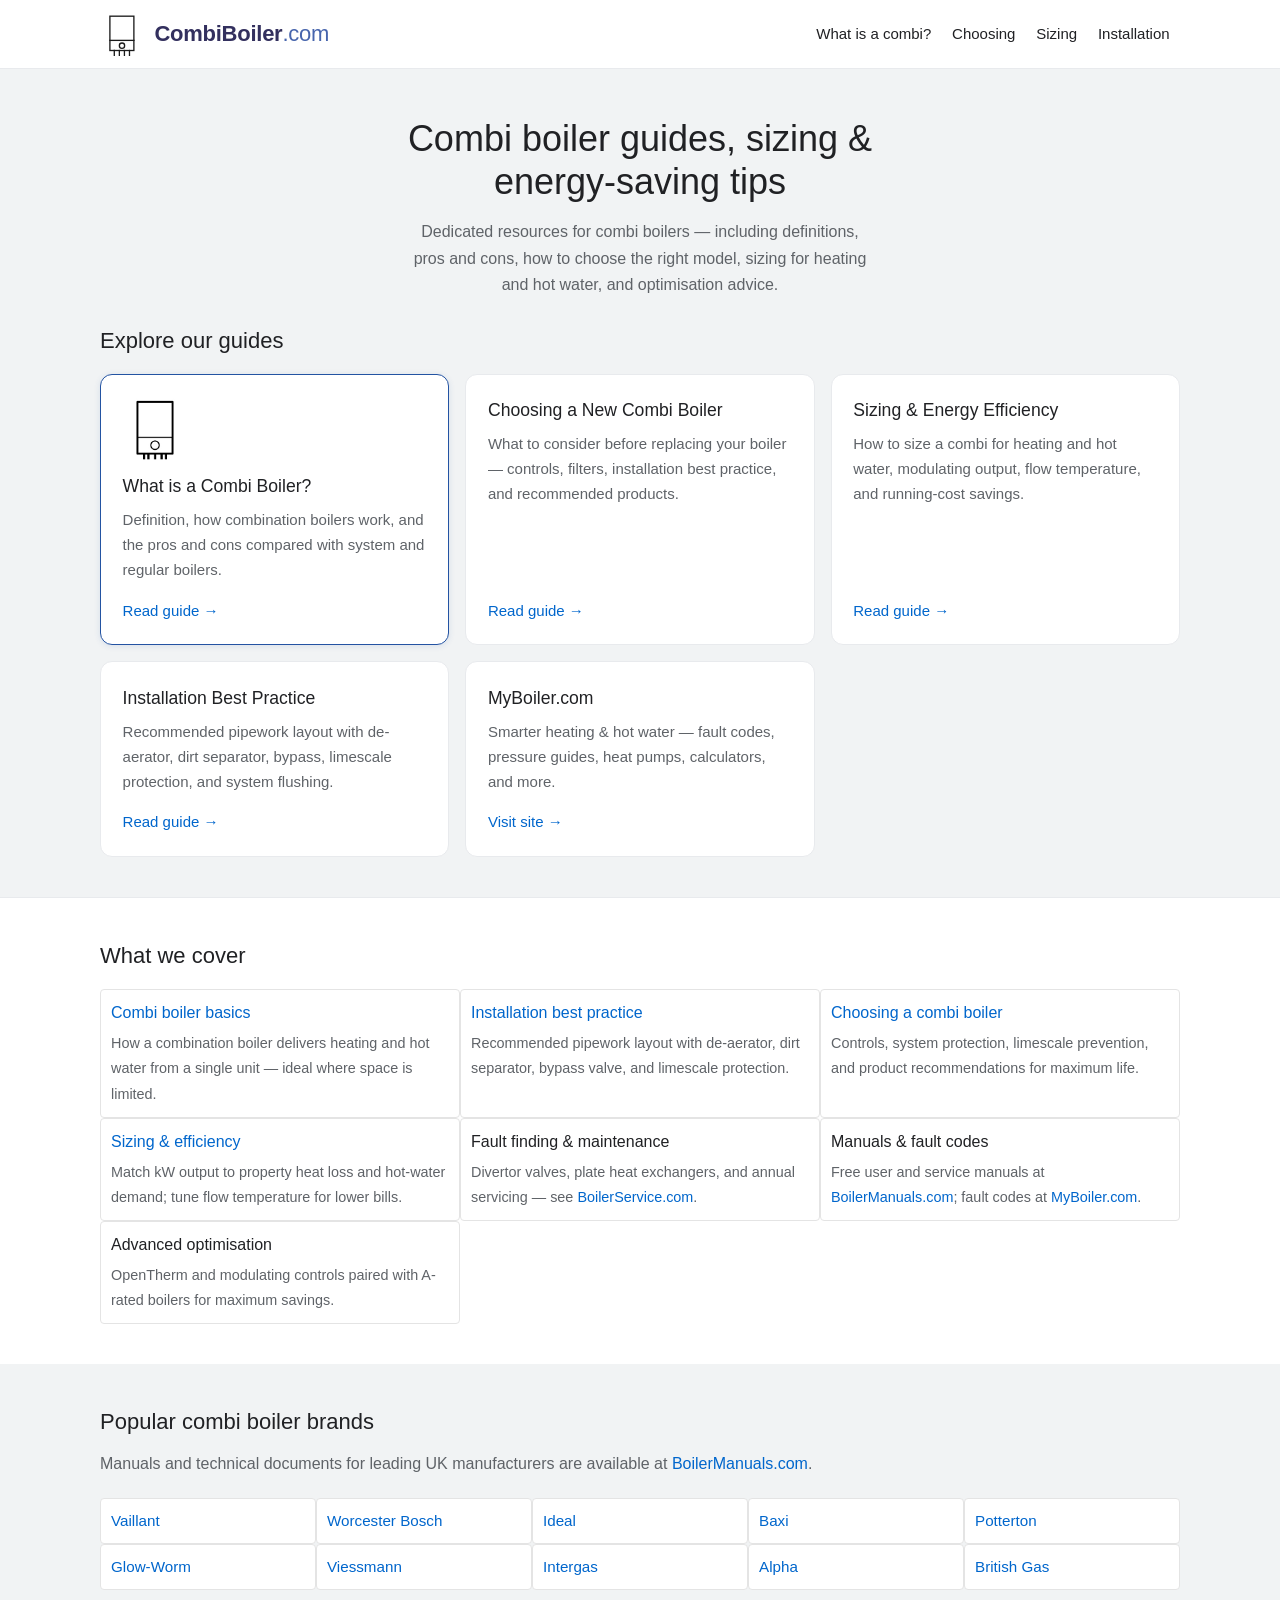
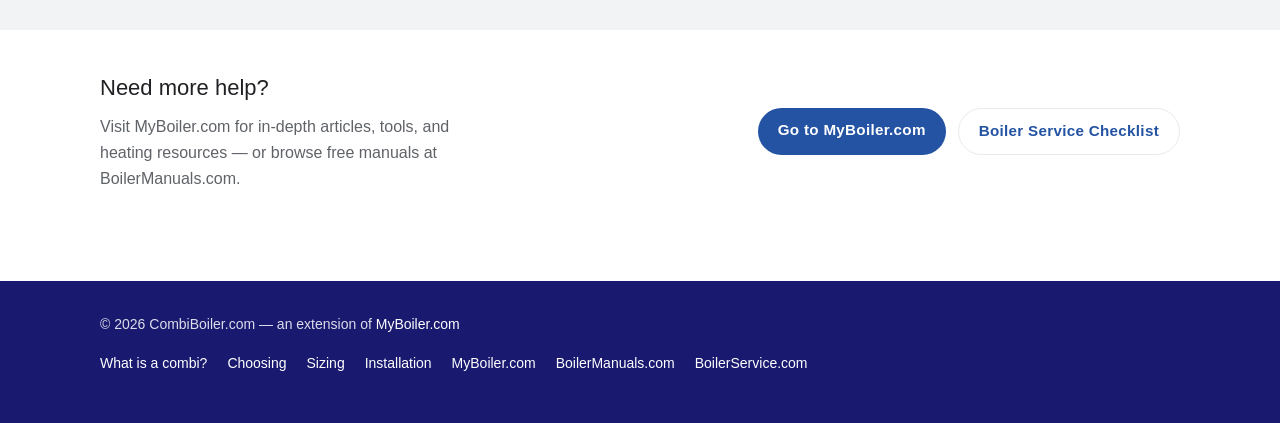
==== index.html @ 56795f64 "add combiboiler installation best practice page" ====
<!DOCTYPE html>
<html lang="en-GB">
<head>
  <meta charset="UTF-8">
  <meta name="viewport" content="width=device-width, initial-scale=1.0">
  <meta name="description" content="CombiBoiler.com — practical guides and resources for combination boilers: what they are, how to choose one, sizing, energy efficiency, and maintenance.">
  <title>CombiBoiler.com — Combi Boiler Guides &amp; Resources</title>
  <link rel="stylesheet" href="styles.css">
  <link rel="icon" href="favicon.png" type="image/png" sizes="32x32">
  <link rel="icon" href="favicon-48.png" type="image/png" sizes="48x48">
  <link rel="apple-touch-icon" href="apple-touch-icon.png" sizes="180x180">
</head>
<body>
  <header class="site-header">
    <nav class="navbar" aria-label="Main">
      <a href="index.html" class="navbar-brand">
        <img src="img/combiboiler.svg" class="logo-mark navbar-logo" width="44" height="44" alt="">
        <span class="navbar-title">CombiBoiler<span class="logo-tld">.com</span></span>
      </a>
      <div class="navbar-actions">
        <button class="navbar-toggle" type="button" onclick="toggleMenu()" aria-label="Open menu" aria-expanded="false" aria-controls="navbar-menu">
          <span class="navbar-toggle-icon" aria-hidden="true"><span class="navbar-toggle-bar"></span></span>
        </button>
        <ul id="navbar-menu" class="navbar-menu">
          <li><a href="what-is-a-combi-boiler.html">What is a combi?</a></li>
          <li><a href="choosing-a-combi-boiler.html">Choosing</a></li>
          <li><a href="sizing-and-efficiency.html">Sizing</a></li>
          <li><a href="combi-boiler-installation-best-practice.html">Installation</a></li>
        </ul>
      </div>
    </nav>
  </header>

  <main>
    <section class="hero">
      <div class="container">
        <h1>Combi boiler guides, sizing &amp; energy-saving tips</h1>
        <p class="lead">
          Dedicated resources for combi boilers — including definitions, pros and cons,
          how to choose the right model, sizing for heating and hot water, and optimisation advice.
        </p>
      </div>
    </section>

    <section class="resources" aria-labelledby="resources-heading">
      <div class="container">
        <h2 id="resources-heading">Explore our guides</h2>
        <div class="card-grid">
          <a class="card card-featured" href="what-is-a-combi-boiler.html">
            <img src="img/combiboiler.jpg" alt="" class="card-icon" width="64" height="64">
            <h3>What is a Combi Boiler?</h3>
            <p>Definition, how combination boilers work, and the pros and cons compared with system and regular boilers.</p>
            <span class="card-link">Read guide &rarr;</span>
          </a>
          <a class="card" href="choosing-a-combi-boiler.html">
            <h3>Choosing a New Combi Boiler</h3>
            <p>What to consider before replacing your boiler — controls, filters, installation best practice, and recommended products.</p>
            <span class="card-link">Read guide &rarr;</span>
          </a>
          <a class="card" href="sizing-and-efficiency.html">
            <h3>Sizing &amp; Energy Efficiency</h3>
            <p>How to size a combi for heating and hot water, modulating output, flow temperature, and running-cost savings.</p>
            <span class="card-link">Read guide &rarr;</span>
          </a>
          <a class="card" href="combi-boiler-installation-best-practice.html">
            <h3>Installation Best Practice</h3>
            <p>Recommended pipework layout with de-aerator, dirt separator, bypass, limescale protection, and system flushing.</p>
            <span class="card-link">Read guide &rarr;</span>
          </a>
          <a class="card" href="https://myboiler.com" rel="noopener">
            <h3>MyBoiler.com</h3>
            <p>Smarter heating &amp; hot water — fault codes, pressure guides, heat pumps, calculators, and more.</p>
            <span class="card-link">Visit site &rarr;</span>
          </a>
        </div>
      </div>
    </section>

    <section class="topics" aria-labelledby="topics-heading">
      <div class="container">
        <h2 id="topics-heading">What we cover</h2>
        <ul class="topic-list">
          <li>
            <strong><a href="what-is-a-combi-boiler.html">Combi boiler basics</a></strong>
            <span>How a combination boiler delivers heating and hot water from a single unit — ideal where space is limited.</span>
          </li>
          <li>
            <strong><a href="combi-boiler-installation-best-practice.html">Installation best practice</a></strong>
            <span>Recommended pipework layout with de-aerator, dirt separator, bypass valve, and limescale protection.</span>
          </li>
          <li>
            <strong><a href="choosing-a-combi-boiler.html">Choosing a combi boiler</a></strong>
            <span>Controls, system protection, limescale prevention, and product recommendations for maximum life.</span>
          </li>
          <li>
            <strong><a href="sizing-and-efficiency.html">Sizing &amp; efficiency</a></strong>
            <span>Match kW output to property heat loss and hot-water demand; tune flow temperature for lower bills.</span>
          </li>
          <li>
            <strong>Fault finding &amp; maintenance</strong>
            <span>Divertor valves, plate heat exchangers, and annual servicing — see <a href="https://boilerservice.com">BoilerService.com</a>.</span>
          </li>
          <li>
            <strong>Manuals &amp; fault codes</strong>
            <span>Free user and service manuals at <a href="https://boilermanuals.com">BoilerManuals.com</a>; fault codes at <a href="https://myboiler.com">MyBoiler.com</a>.</span>
          </li>
          <li>
            <strong>Advanced optimisation</strong>
            <span>OpenTherm and modulating controls paired with A-rated boilers for maximum savings.</span>
          </li>
        </ul>
      </div>
    </section>

    <section class="brands" aria-labelledby="brands-heading">
      <div class="container">
        <h2 id="brands-heading">Popular combi boiler brands</h2>
        <p class="section-intro">Manuals and technical documents for leading UK manufacturers are available at <a href="https://boilermanuals.com">BoilerManuals.com</a>.</p>
        <div class="brand-grid">
          <a href="https://boilermanuals.com" rel="noopener">Vaillant</a>
          <a href="https://boilermanuals.com" rel="noopener">Worcester Bosch</a>
          <a href="https://boilermanuals.com" rel="noopener">Ideal</a>
          <a href="https://boilermanuals.com" rel="noopener">Baxi</a>
          <a href="https://boilermanuals.com" rel="noopener">Potterton</a>
          <a href="https://boilermanuals.com" rel="noopener">Glow-Worm</a>
          <a href="https://boilermanuals.com" rel="noopener">Viessmann</a>
          <a href="https://boilermanuals.com" rel="noopener">Intergas</a>
          <a href="https://boilermanuals.com" rel="noopener">Alpha</a>
          <a href="https://boilermanuals.com" rel="noopener">British Gas</a>
        </div>
      </div>
    </section>

    <section class="cta">
      <div class="container cta-inner">
        <div>
          <h2>Need more help?</h2>
          <p>Visit MyBoiler.com for in-depth articles, tools, and heating resources — or browse free manuals at BoilerManuals.com.</p>
        </div>
        <div class="cta-actions">
          <a class="btn btn-primary" href="https://myboiler.com" rel="noopener">Go to MyBoiler.com</a>
          <a class="btn btn-secondary" href="https://boilerservice.com" rel="noopener">Boiler Service Checklist</a>
        </div>
      </div>
    </section>
  </main>

  <footer class="site-footer">
    <div class="container footer-inner">
      <p>&copy; <span id="year"></span> CombiBoiler.com — an extension of <a href="https://myboiler.com" rel="noopener">MyBoiler.com</a></p>
      <nav aria-label="Footer">
        <a href="what-is-a-combi-boiler.html">What is a combi?</a>
        <a href="choosing-a-combi-boiler.html">Choosing</a>
        <a href="sizing-and-efficiency.html">Sizing</a>
        <a href="combi-boiler-installation-best-practice.html">Installation</a>
        <a href="https://myboiler.com" rel="noopener">MyBoiler.com</a>
        <a href="https://boilermanuals.com" rel="noopener">BoilerManuals.com</a>
        <a href="https://boilerservice.com" rel="noopener">BoilerService.com</a>
      </nav>
    </div>
  </footer>

  <script src="js/navbar.js"></script>
  <script>
    document.getElementById('year').textContent = new Date().getFullYear();
  </script>
</body>
</html>
---- styles.css ----
*,
*::before,
*::after {
  box-sizing: border-box;
}

:root {
  --bg: #ffffff;
  --surface: #ffffff;
  --text: #202124;
  --text-muted: #5f6368;
  --border: #e8eaed;
  --border-list: #e4e4e4;
  --link: #0066cc;
  --accent: #2353a2;
  --accent-dark: #1f3f8d;
  --footer-bg: #191970;
  --logo-dark: #33305e;
  --logo-muted: #4765ad;
  --shadow: 0 1px 6px rgba(32, 33, 36, 0.08);
  --radius: 8px;
  --max-width: 1080px;
  --font: Arial, sans-serif;
}

html {
  scroll-behavior: smooth;
}

body {
  margin: 0;
  font-family: var(--font);
  font-size: 1rem;
  line-height: 1.6;
  color: var(--text);
  background: var(--bg);
}

a {
  color: var(--link);
  text-decoration: none;
}

a:hover {
  text-decoration: underline;
}

.container {
  width: min(100% - 2rem, var(--max-width));
  margin-inline: auto;
}

.site-header {
  background: var(--surface);
  border-bottom: 1px solid var(--border);
  position: sticky;
  top: 0;
  z-index: 1000;
}

.navbar {
  display: flex;
  align-items: center;
  gap: 1rem;
  width: min(100% - 2rem, var(--max-width));
  margin-inline: auto;
  padding: 0.75rem 0;
  position: relative;
}

.navbar-brand {
  display: inline-flex;
  align-items: center;
  gap: 0.65rem;
  min-width: 0;
  flex: 0 1 auto;
  text-decoration: none;
  color: var(--logo-dark);
  font-weight: 600;
  font-size: 1.375rem;
  letter-spacing: -0.25px;
}

.navbar-brand:hover {
  text-decoration: none;
  color: var(--logo-dark);
}

.logo-mark,
.navbar-logo {
  display: block;
  width: 2.75rem;
  height: 2.75rem;
  flex-shrink: 0;
  object-fit: contain;
}

.logo-tld {
  font-weight: 400;
  color: var(--logo-muted);
}

.navbar-title {
  white-space: nowrap;
  overflow: hidden;
  text-overflow: ellipsis;
}

.navbar-actions {
  display: flex;
  align-items: center;
  flex-shrink: 0;
  margin-left: auto;
}

.navbar-toggle {
  display: none;
  align-items: center;
  justify-content: center;
  width: 2.75rem;
  height: 2.75rem;
  padding: 0;
  border: none;
  background: none;
  color: var(--text);
  cursor: pointer;
}

.navbar-toggle-icon {
  position: relative;
  display: block;
  width: 1.25rem;
  height: 1rem;
}

.navbar-toggle-icon::before,
.navbar-toggle-icon::after,
.navbar-toggle-bar {
  position: absolute;
  left: 0;
  width: 100%;
  height: 2px;
  background: currentColor;
  border-radius: 1px;
  transition: transform 0.2s ease, top 0.2s ease, opacity 0.2s ease;
}

.navbar-toggle-bar {
  top: 50%;
  transform: translateY(-50%);
}

.navbar-toggle-icon::before {
  content: "";
  top: 0;
}

.navbar-toggle-icon::after {
  content: "";
  bottom: 0;
}

.navbar-toggle.is-open .navbar-toggle-bar {
  opacity: 0;
}

.navbar-toggle.is-open .navbar-toggle-icon::before {
  top: 50%;
  transform: translateY(-50%) rotate(45deg);
}

.navbar-toggle.is-open .navbar-toggle-icon::after {
  bottom: auto;
  top: 50%;
  transform: translateY(-50%) rotate(-45deg);
}

.navbar-menu {
  display: flex;
  align-items: center;
  list-style: none;
  margin: 0;
  padding: 0;
}

.navbar-menu li {
  display: flex;
  align-items: center;
  margin: 0 0.65rem;
}

.navbar-menu a {
  display: inline-flex;
  align-items: center;
  min-height: 2.75rem;
  color: var(--text);
  text-decoration: none;
  font-size: 0.9375rem;
  font-weight: 500;
  line-height: 1.2;
}

.navbar-menu a:hover,
.navbar-menu a[aria-current="page"] {
  text-decoration: underline;
  font-weight: 600;
}

@media screen and (max-width: 768px) {
  .navbar {
    padding: 0.65rem 0;
  }

  .navbar-brand {
    gap: 0.65rem;
    max-width: calc(100% - 3.5rem);
  }

  .navbar-title,
  .navbar-brand {
    font-size: 1.125rem;
  }

  .navbar-toggle {
    display: inline-flex;
  }

  .navbar-menu {
    display: none;
    flex-direction: column;
    position: absolute;
    top: 100%;
    left: 0;
    right: 0;
    width: 100%;
    margin: 0;
    background: var(--surface);
    padding: 1rem 1.25rem 1.25rem;
    border-bottom: 1px solid var(--border);
    box-shadow: 0 8px 20px rgba(32, 33, 36, 0.08);
  }

  .navbar-menu.active {
    display: flex;
  }

  .navbar-menu li {
    margin: 0.65rem 0;
    width: 100%;
    justify-content: center;
  }

  .navbar-menu a {
    justify-content: center;
    width: 100%;
    min-height: 2.75rem;
  }
}

.hero {
  padding: 3rem 0 1.5rem;
  background: #f1f3f4;
  text-align: center;
}

.hero .container {
  max-width: 40rem;
}

.hero h1 {
  margin: 0 auto 1rem;
  font-size: clamp(1.75rem, 4vw, 2.25rem);
  font-weight: 400;
  line-height: 1.2;
  color: var(--text);
  max-width: 28ch;
}

.lead {
  margin: 0 auto;
  font-size: 1rem;
  color: var(--text-muted);
  max-width: 52ch;
  line-height: 1.65;
}

section {
  padding-block: 2.5rem;
}

h2 {
  margin: 0 0 1rem;
  font-size: 1.375rem;
  font-weight: 400;
  color: var(--text);
}

.section-intro {
  margin: -0.25rem 0 1.25rem;
  color: var(--text-muted);
  line-height: 1.65;
}

.resources {
  background: #f1f3f4;
  padding-top: 0;
  border-bottom: 1px solid var(--border);
}

.card-grid {
  display: grid;
  grid-template-columns: repeat(auto-fit, minmax(260px, 1fr));
  gap: 1rem;
}

.card {
  display: flex;
  flex-direction: column;
  padding: 1.35rem;
  background: var(--surface);
  border: 1px solid var(--border);
  border-radius: 12px;
  text-decoration: none;
  color: inherit;
  transition: box-shadow 0.15s, border-color 0.15s;
}

.card:hover {
  border-color: #dfe1e5;
  box-shadow: var(--shadow);
  text-decoration: none;
}

.card h3 {
  margin: 0 0 0.5rem;
  font-size: 1.1rem;
  font-weight: 500;
  color: var(--text);
}

.card p {
  margin: 0;
  flex: 1;
  color: var(--text-muted);
  font-size: 0.9375rem;
  line-height: 1.65;
}

.card-link {
  margin-top: 1rem;
  font-weight: 500;
  font-size: 0.9375rem;
  color: var(--link);
}

.card:hover .card-link {
  text-decoration: underline;
}

.card-featured {
  border-color: var(--accent);
  box-shadow: 0 1px 6px rgba(35, 83, 162, 0.12);
}

.card-icon {
  width: 64px;
  height: 64px;
  border-radius: 8px;
  object-fit: cover;
  margin-bottom: 0.75rem;
}

.topics {
  background: var(--bg);
}

.topic-list {
  list-style: none;
  margin: 0;
  padding: 0;
  display: grid;
  grid-template-columns: repeat(auto-fit, minmax(280px, 1fr));
  gap: 0;
}

.topic-list li {
  padding: 10px;
  background: var(--surface);
  border: 1px solid var(--border-list);
  border-radius: 4px;
}

.topic-list strong {
  display: block;
  margin-bottom: 0.25rem;
  color: var(--text);
  font-weight: 500;
}

.topic-list strong a {
  color: var(--link);
  text-decoration: none;
}

.topic-list strong a:hover {
  text-decoration: underline;
}

.topic-list span {
  font-size: 0.9rem;
  color: var(--text-muted);
  line-height: 1.65;
}

.brands {
  background: #f1f3f4;
}

.brand-grid {
  display: flex;
  flex-wrap: wrap;
  gap: 0;
}

.brand-grid a {
  padding: 10px;
  background: var(--surface);
  border: 1px solid var(--border-list);
  border-radius: 4px;
  text-decoration: none;
  font-size: 0.95rem;
  color: var(--link);
  min-width: calc(20% - 1px);
  flex: 1 1 140px;
  transition: background 0.15s;
}

.brand-grid a:hover {
  background: #f8f9fa;
  text-decoration: underline;
}

.cta {
  padding-bottom: 3.5rem;
}

.cta-inner {
  display: flex;
  flex-wrap: wrap;
  align-items: center;
  justify-content: space-between;
  gap: 1.5rem;
}

.cta-inner h2 {
  margin-bottom: 0.5rem;
  font-weight: 500;
}

.cta-inner p {
  margin: 0;
  color: var(--text-muted);
  max-width: 42ch;
  line-height: 1.65;
}

.cta-actions {
  display: flex;
  flex-wrap: wrap;
  gap: 0.75rem;
}

.btn {
  display: inline-block;
  padding: 0.65rem 1.25rem;
  border-radius: 999px;
  font-weight: 700;
  font-size: 0.95rem;
  text-decoration: none;
  transition: background 0.15s, color 0.15s;
  letter-spacing: 0.3px;
}

.btn-primary {
  background: var(--accent);
  color: #fff;
}

.btn-primary:hover {
  background: var(--accent-dark);
  color: #fff;
  text-decoration: none;
}

.btn-secondary {
  background: transparent;
  color: var(--accent);
  border: 1px solid var(--border);
}

.btn-secondary:hover {
  border-color: var(--accent);
  color: var(--accent-dark);
  text-decoration: none;
}

.page-hero {
  padding: 2.5rem 0 1rem;
}

.page-hero h1 {
  margin: 0.75rem 0 0;
  font-size: clamp(1.6rem, 3vw, 1.75rem);
  font-weight: 400;
  color: var(--text);
}

.back-link {
  font-size: 0.9rem;
  color: var(--link);
}

.page-content {
  padding-bottom: 3.5rem;
}

.prose {
  max-width: 62ch;
}

.prose p,
.prose ul,
.prose ol {
  color: var(--text-muted);
  line-height: 1.65;
}

.prose h2 {
  margin-top: 2rem;
  color: var(--text);
  font-weight: 400;
}

.prose h3 {
  margin-top: 1.5rem;
  font-size: 1.1rem;
  font-weight: 500;
  color: var(--text);
}

.prose ul,
.prose ol {
  padding-left: 1.25rem;
}

.prose li {
  margin-bottom: 0.4rem;
}

.prose a {
  color: var(--link);
}

.prose-wide {
  max-width: 48rem;
}

.page-intro {
  margin: 0.75rem 0 0;
  color: var(--text-muted);
  line-height: 1.65;
  max-width: 48rem;
}

.prose img {
  max-width: 100%;
  height: auto;
  border-radius: var(--radius);
  margin: 1rem 0;
}

.prose figcaption {
  margin: -0.5rem 0 1.5rem;
  font-size: 0.9rem;
  color: var(--text-muted);
  text-align: center;
}

.disclaimer {
  margin-top: 2rem;
  padding: 1rem 1.15rem;
  border-left: 3px solid var(--accent);
  background: #f8f9fa;
  font-size: 0.9rem;
  font-style: italic;
  color: var(--text-muted);
}

.site-footer {
  margin-top: 2rem;
  padding: 2rem 0 3rem;
  background: var(--footer-bg);
  font-size: 0.875rem;
  color: rgba(255, 255, 255, 0.85);
  line-height: 1.65;
}

.footer-inner {
  display: flex;
  flex-wrap: wrap;
  align-items: center;
  justify-content: space-between;
  gap: 1rem;
}

.footer-inner p {
  margin: 0;
}

.site-footer a {
  color: #fff;
}

.site-footer nav {
  display: flex;
  flex-wrap: wrap;
  gap: 1.25rem;
}

.site-footer nav a {
  color: #fff;
  text-decoration: none;
}

.site-footer nav a:hover {
  text-decoration: underline;
}

@media screen and (max-width: 768px) {
  .brand-grid a {
    min-width: calc(50% - 1px);
    flex: 1 1 45%;
  }

  .topic-list li + li {
    margin-top: -1px;
  }
}
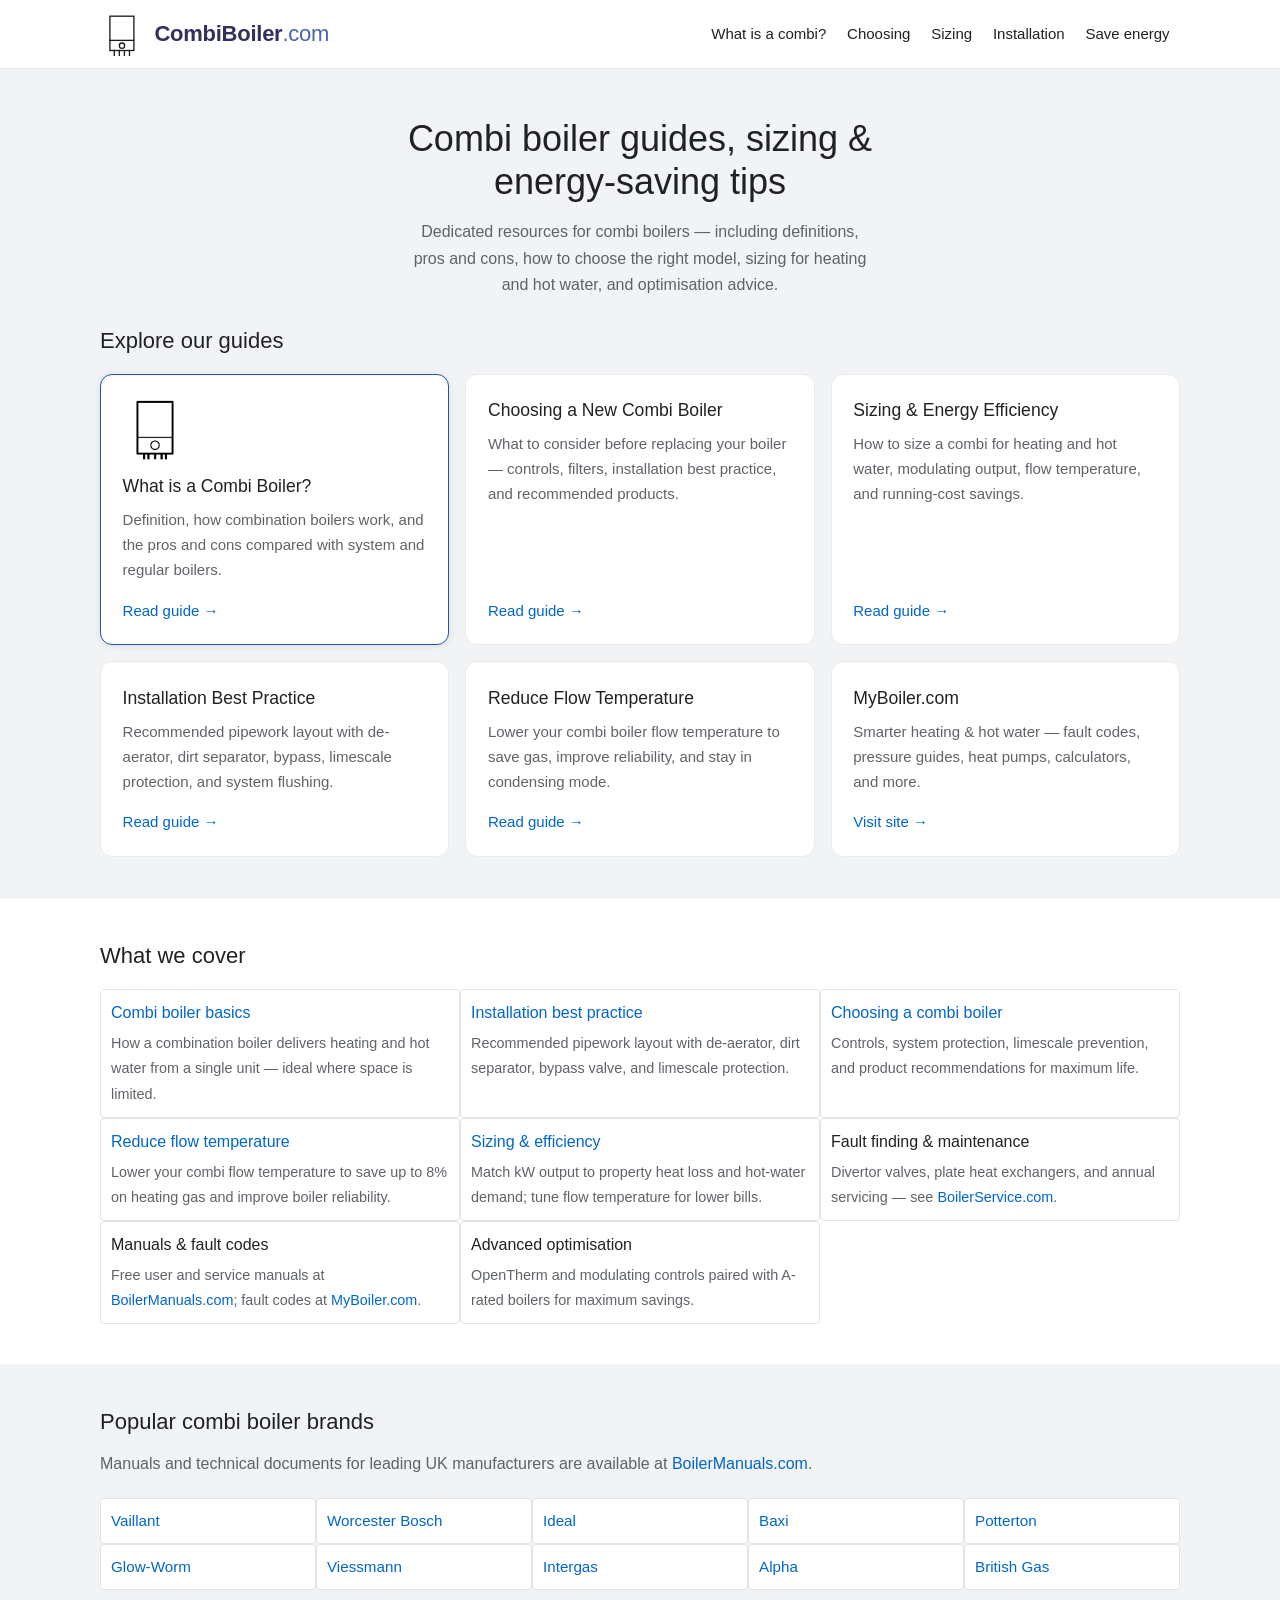
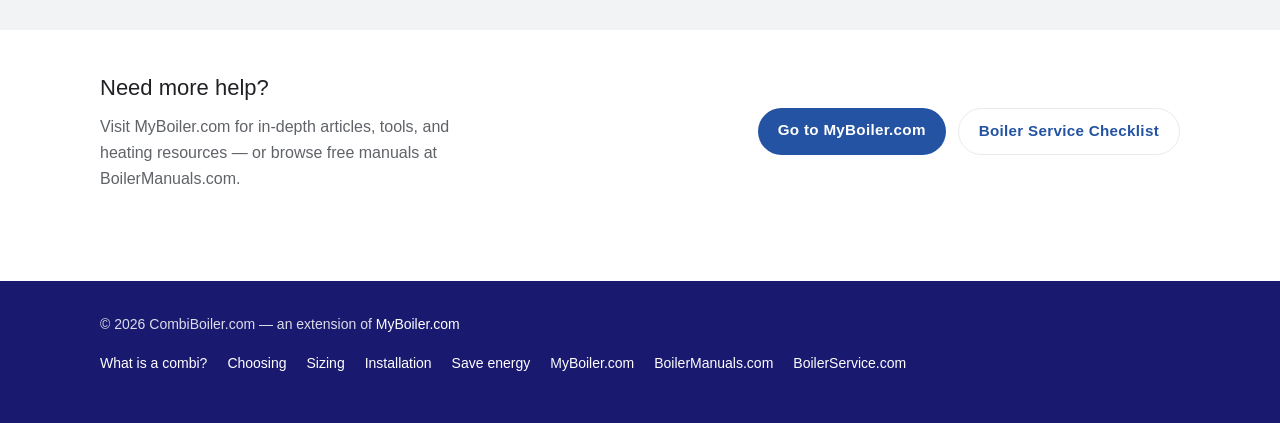
==== commit cced6eff: "add page for reduce combi boiler flow temperature" ====
--- a/index.html
+++ b/index.html
@@ -26,6 +26,7 @@
           <li><a href="choosing-a-combi-boiler.html">Choosing</a></li>
           <li><a href="sizing-and-efficiency.html">Sizing</a></li>
           <li><a href="combi-boiler-installation-best-practice.html">Installation</a></li>
+          <li><a href="reduce-combi-flow-temperature.html">Save energy</a></li>
         </ul>
       </div>
     </nav>
@@ -67,6 +68,11 @@
             <p>Recommended pipework layout with de-aerator, dirt separator, bypass, limescale protection, and system flushing.</p>
             <span class="card-link">Read guide &rarr;</span>
           </a>
+          <a class="card" href="reduce-combi-flow-temperature.html">
+            <h3>Reduce Flow Temperature</h3>
+            <p>Lower your combi boiler flow temperature to save gas, improve reliability, and stay in condensing mode.</p>
+            <span class="card-link">Read guide &rarr;</span>
+          </a>
           <a class="card" href="https://myboiler.com" rel="noopener">
             <h3>MyBoiler.com</h3>
             <p>Smarter heating &amp; hot water — fault codes, pressure guides, heat pumps, calculators, and more.</p>
@@ -91,6 +97,10 @@
           <li>
             <strong><a href="choosing-a-combi-boiler.html">Choosing a combi boiler</a></strong>
             <span>Controls, system protection, limescale prevention, and product recommendations for maximum life.</span>
+          </li>
+          <li>
+            <strong><a href="reduce-combi-flow-temperature.html">Reduce flow temperature</a></strong>
+            <span>Lower your combi flow temperature to save up to 8% on heating gas and improve boiler reliability.</span>
           </li>
           <li>
             <strong><a href="sizing-and-efficiency.html">Sizing &amp; efficiency</a></strong>
@@ -153,6 +163,7 @@
         <a href="choosing-a-combi-boiler.html">Choosing</a>
         <a href="sizing-and-efficiency.html">Sizing</a>
         <a href="combi-boiler-installation-best-practice.html">Installation</a>
+        <a href="reduce-combi-flow-temperature.html">Save energy</a>
         <a href="https://myboiler.com" rel="noopener">MyBoiler.com</a>
         <a href="https://boilermanuals.com" rel="noopener">BoilerManuals.com</a>
         <a href="https://boilerservice.com" rel="noopener">BoilerService.com</a>
--- a/styles.css
+++ b/styles.css
@@ -586,6 +586,24 @@
   text-align: center;
 }
 
+.video-embed {
+  position: relative;
+  width: 100%;
+  padding-bottom: 56.25%;
+  margin: 1.25rem 0 1.5rem;
+  border-radius: var(--radius);
+  overflow: hidden;
+  background: #000;
+}
+
+.video-embed iframe {
+  position: absolute;
+  inset: 0;
+  width: 100%;
+  height: 100%;
+  border: 0;
+}
+
 .disclaimer {
   margin-top: 2rem;
   padding: 1rem 1.15rem;
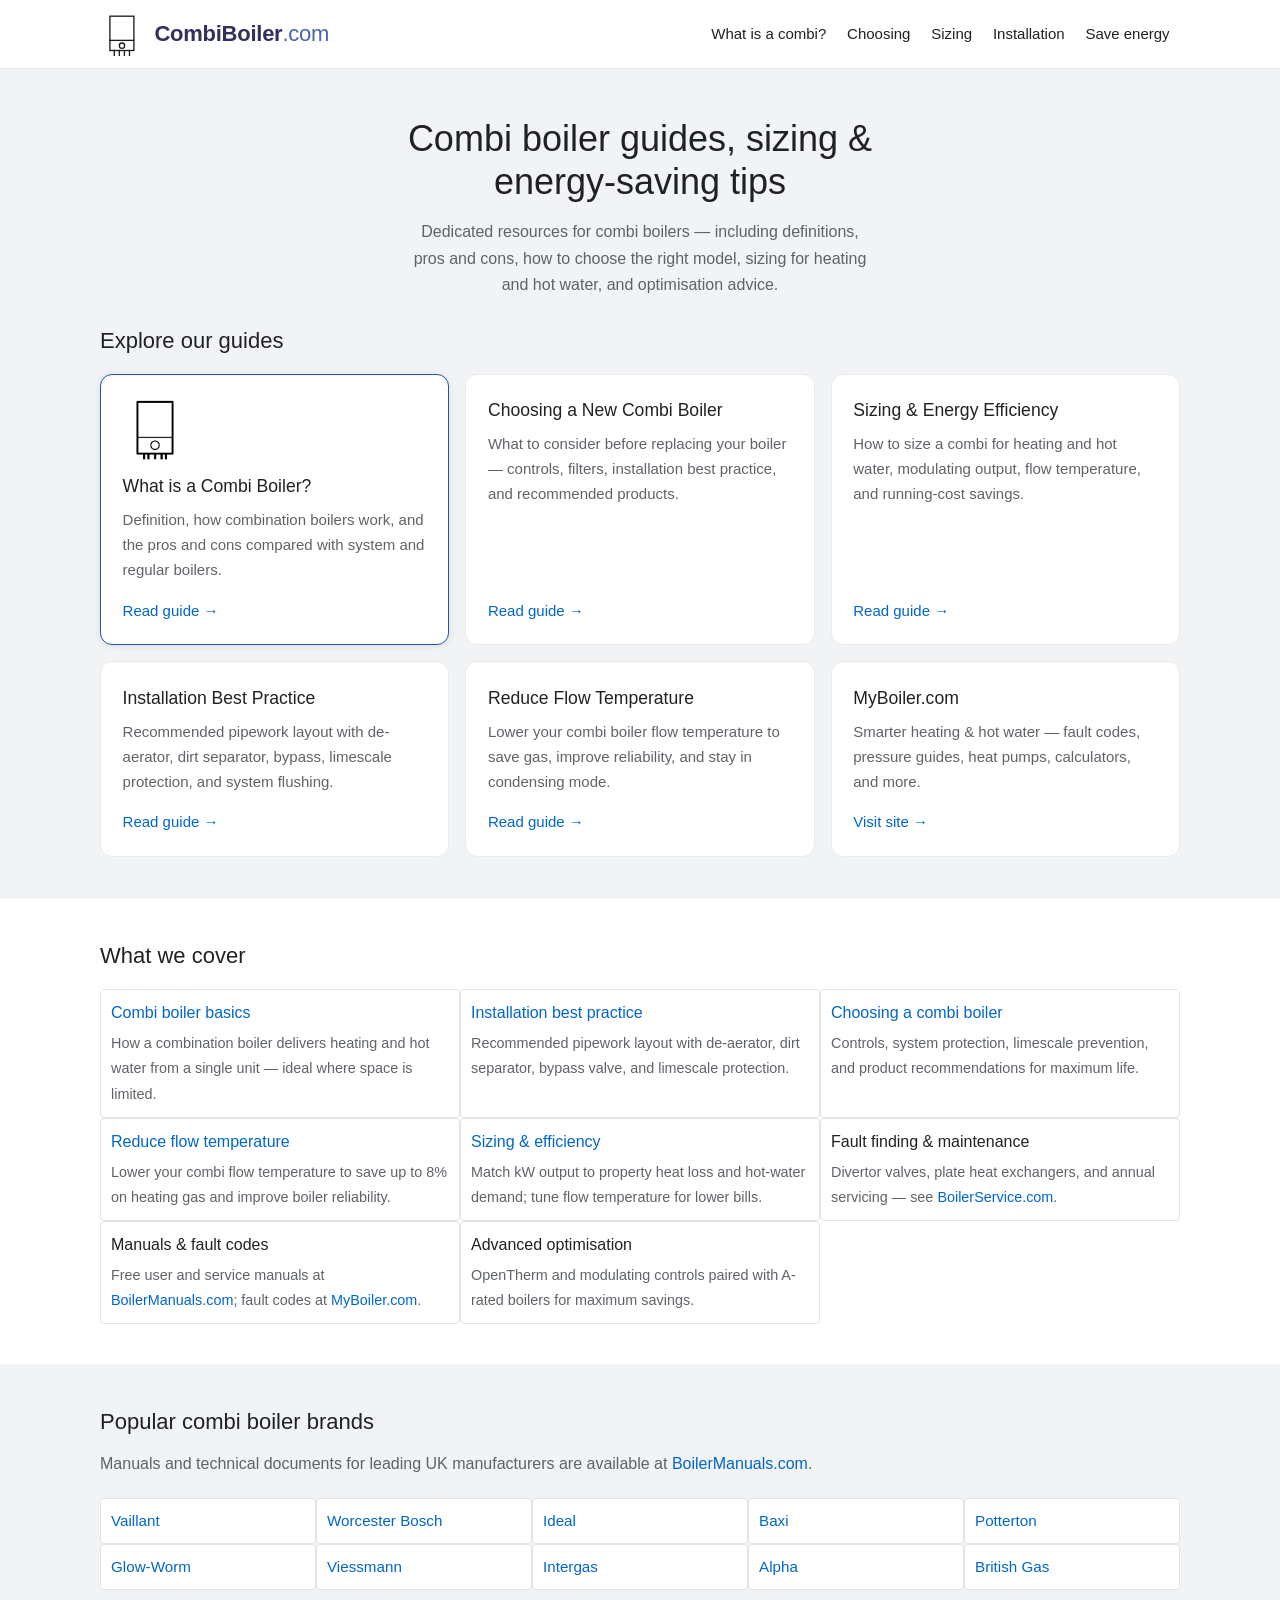
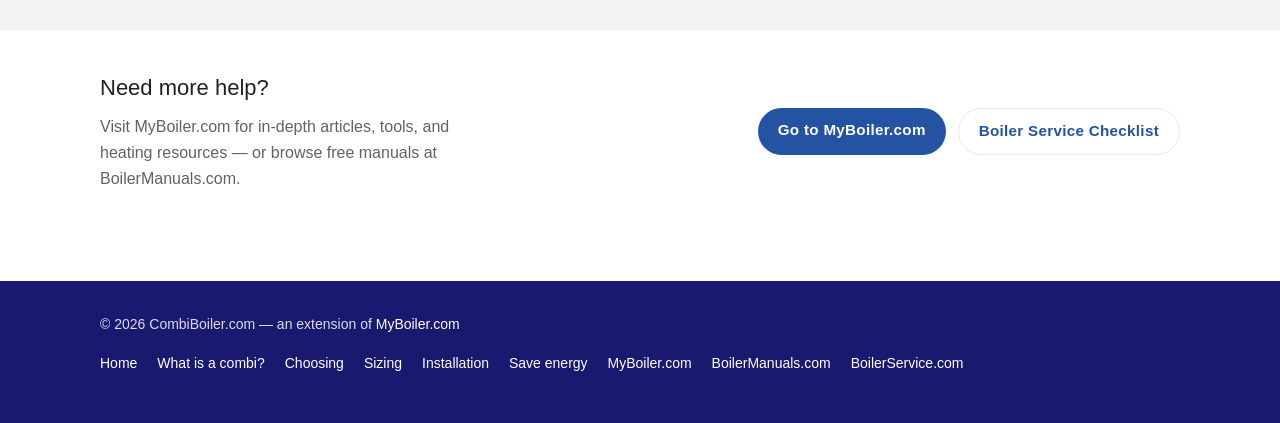
==== commit 09ffa676: "implement templated navbar" ====
--- a/index.html
+++ b/index.html
@@ -10,27 +10,8 @@
   <link rel="icon" href="favicon-48.png" type="image/png" sizes="48x48">
   <link rel="apple-touch-icon" href="apple-touch-icon.png" sizes="180x180">
 </head>
-<body>
-  <header class="site-header">
-    <nav class="navbar" aria-label="Main">
-      <a href="index.html" class="navbar-brand">
-        <img src="img/combiboiler.svg" class="logo-mark navbar-logo" width="44" height="44" alt="">
-        <span class="navbar-title">CombiBoiler<span class="logo-tld">.com</span></span>
-      </a>
-      <div class="navbar-actions">
-        <button class="navbar-toggle" type="button" onclick="toggleMenu()" aria-label="Open menu" aria-expanded="false" aria-controls="navbar-menu">
-          <span class="navbar-toggle-icon" aria-hidden="true"><span class="navbar-toggle-bar"></span></span>
-        </button>
-        <ul id="navbar-menu" class="navbar-menu">
-          <li><a href="what-is-a-combi-boiler.html">What is a combi?</a></li>
-          <li><a href="choosing-a-combi-boiler.html">Choosing</a></li>
-          <li><a href="sizing-and-efficiency.html">Sizing</a></li>
-          <li><a href="combi-boiler-installation-best-practice.html">Installation</a></li>
-          <li><a href="reduce-combi-flow-temperature.html">Save energy</a></li>
-        </ul>
-      </div>
-    </nav>
-  </header>
+<body data-logo="svg">
+  <div id="site-header"></div>
 
   <main>
     <section class="hero">
@@ -155,25 +136,8 @@
     </section>
   </main>
 
-  <footer class="site-footer">
-    <div class="container footer-inner">
-      <p>&copy; <span id="year"></span> CombiBoiler.com — an extension of <a href="https://myboiler.com" rel="noopener">MyBoiler.com</a></p>
-      <nav aria-label="Footer">
-        <a href="what-is-a-combi-boiler.html">What is a combi?</a>
-        <a href="choosing-a-combi-boiler.html">Choosing</a>
-        <a href="sizing-and-efficiency.html">Sizing</a>
-        <a href="combi-boiler-installation-best-practice.html">Installation</a>
-        <a href="reduce-combi-flow-temperature.html">Save energy</a>
-        <a href="https://myboiler.com" rel="noopener">MyBoiler.com</a>
-        <a href="https://boilermanuals.com" rel="noopener">BoilerManuals.com</a>
-        <a href="https://boilerservice.com" rel="noopener">BoilerService.com</a>
-      </nav>
-    </div>
-  </footer>
+  <div id="site-footer"></div>
 
-  <script src="js/navbar.js"></script>
-  <script>
-    document.getElementById('year').textContent = new Date().getFullYear();
-  </script>
+  <script src="js/site-chrome.js"></script>
 </body>
 </html>
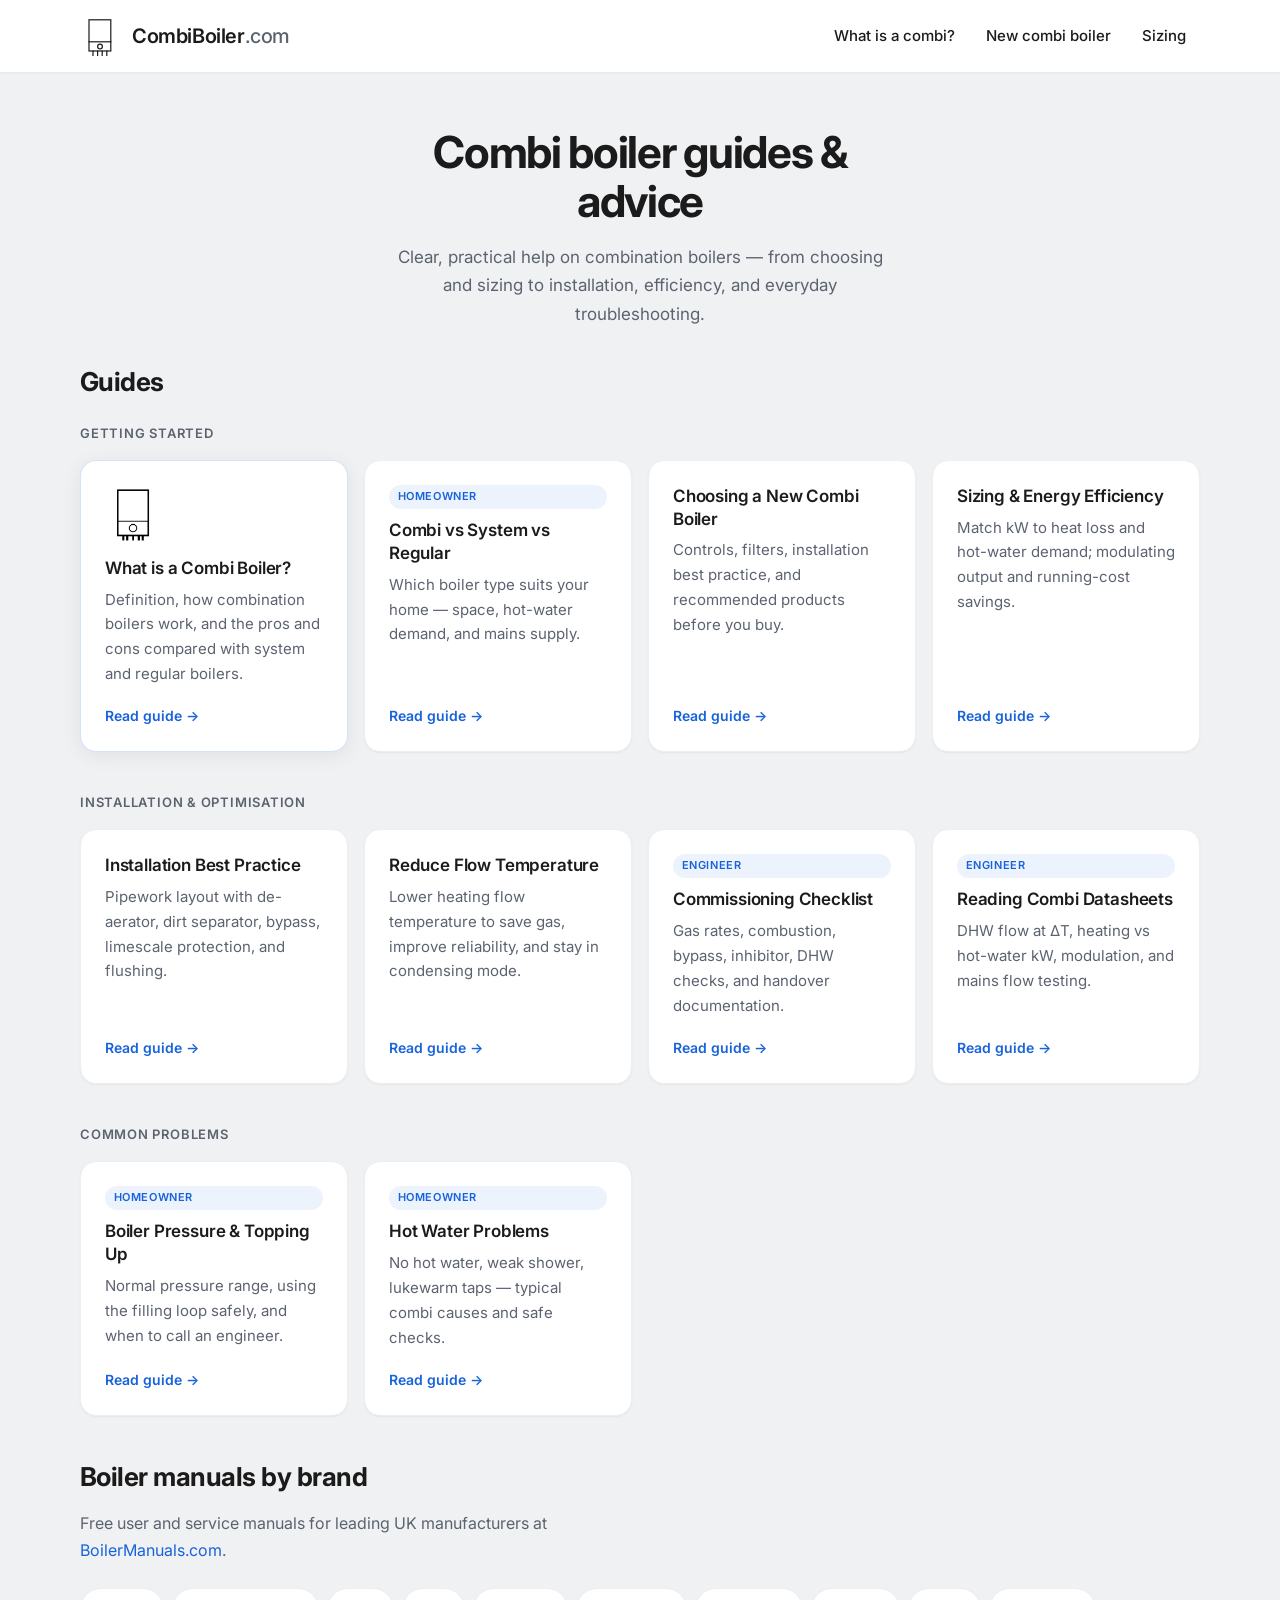
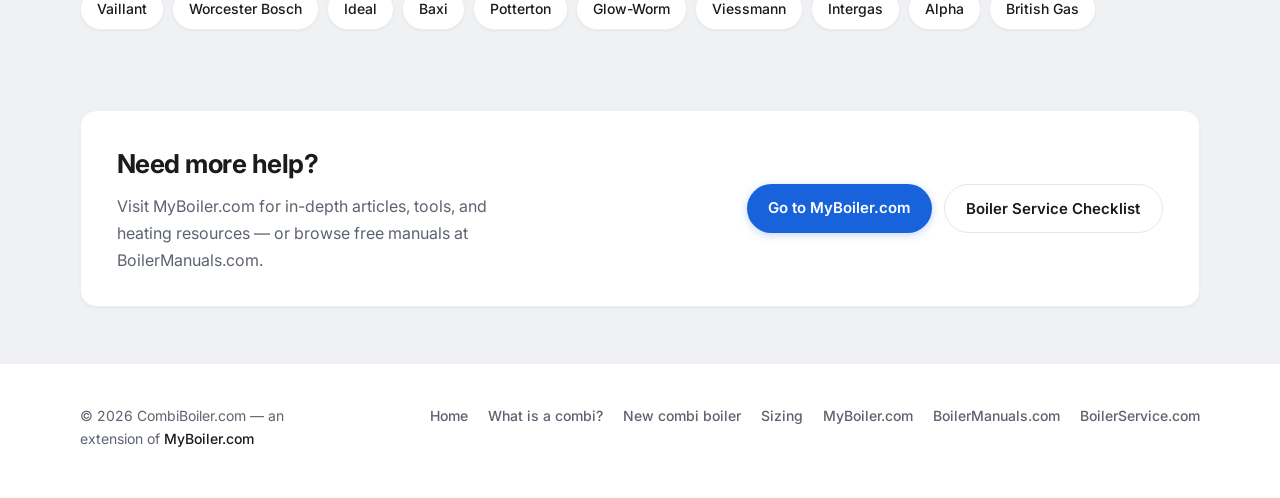
==== commit 2cf2f0eb: "add new pages / help guides" ====
--- a/index.html
+++ b/index.html
@@ -16,97 +16,97 @@
   <main>
     <section class="hero">
       <div class="container">
-        <h1>Combi boiler guides, sizing &amp; energy-saving tips</h1>
+        <h1>Combi boiler guides &amp; advice</h1>
         <p class="lead">
-          Dedicated resources for combi boilers — including definitions, pros and cons,
-          how to choose the right model, sizing for heating and hot water, and optimisation advice.
+          Clear, practical help on combination boilers — from choosing and sizing to installation, efficiency, and everyday troubleshooting.
         </p>
       </div>
     </section>
 
     <section class="resources" aria-labelledby="resources-heading">
       <div class="container">
-        <h2 id="resources-heading">Explore our guides</h2>
-        <div class="card-grid">
-          <a class="card card-featured" href="what-is-a-combi-boiler.html">
-            <img src="img/combiboiler.jpg" alt="" class="card-icon" width="64" height="64">
-            <h3>What is a Combi Boiler?</h3>
-            <p>Definition, how combination boilers work, and the pros and cons compared with system and regular boilers.</p>
-            <span class="card-link">Read guide &rarr;</span>
-          </a>
-          <a class="card" href="choosing-a-combi-boiler.html">
-            <h3>Choosing a New Combi Boiler</h3>
-            <p>What to consider before replacing your boiler — controls, filters, installation best practice, and recommended products.</p>
-            <span class="card-link">Read guide &rarr;</span>
-          </a>
-          <a class="card" href="sizing-and-efficiency.html">
-            <h3>Sizing &amp; Energy Efficiency</h3>
-            <p>How to size a combi for heating and hot water, modulating output, flow temperature, and running-cost savings.</p>
-            <span class="card-link">Read guide &rarr;</span>
-          </a>
-          <a class="card" href="combi-boiler-installation-best-practice.html">
-            <h3>Installation Best Practice</h3>
-            <p>Recommended pipework layout with de-aerator, dirt separator, bypass, limescale protection, and system flushing.</p>
-            <span class="card-link">Read guide &rarr;</span>
-          </a>
-          <a class="card" href="reduce-combi-flow-temperature.html">
-            <h3>Reduce Flow Temperature</h3>
-            <p>Lower your combi boiler flow temperature to save gas, improve reliability, and stay in condensing mode.</p>
-            <span class="card-link">Read guide &rarr;</span>
-          </a>
-          <a class="card" href="https://myboiler.com" rel="noopener">
-            <h3>MyBoiler.com</h3>
-            <p>Smarter heating &amp; hot water — fault codes, pressure guides, heat pumps, calculators, and more.</p>
-            <span class="card-link">Visit site &rarr;</span>
-          </a>
+        <h2 id="resources-heading">Guides</h2>
+
+        <div class="guide-group">
+          <h3 class="guide-group-title">Getting started</h3>
+          <div class="card-grid">
+            <a class="card card-featured" href="what-is-a-combi-boiler.html">
+              <img src="img/combiboiler.jpg" alt="" class="card-icon" width="64" height="64">
+              <h3>What is a Combi Boiler?</h3>
+              <p>Definition, how combination boilers work, and the pros and cons compared with system and regular boilers.</p>
+              <span class="card-link">Read guide &rarr;</span>
+            </a>
+            <a class="card" href="combi-vs-system-vs-regular-boiler.html">
+              <span class="card-meta">Homeowner</span>
+              <h3>Combi vs System vs Regular</h3>
+              <p>Which boiler type suits your home — space, hot-water demand, and mains supply.</p>
+              <span class="card-link">Read guide &rarr;</span>
+            </a>
+            <a class="card" href="choosing-a-combi-boiler.html">
+              <h3>Choosing a New Combi Boiler</h3>
+              <p>Controls, filters, installation best practice, and recommended products before you buy.</p>
+              <span class="card-link">Read guide &rarr;</span>
+            </a>
+            <a class="card" href="sizing-and-efficiency.html">
+              <h3>Sizing &amp; Energy Efficiency</h3>
+              <p>Match kW to heat loss and hot-water demand; modulating output and running-cost savings.</p>
+              <span class="card-link">Read guide &rarr;</span>
+            </a>
+          </div>
         </div>
-      </div>
-    </section>
 
-    <section class="topics" aria-labelledby="topics-heading">
-      <div class="container">
-        <h2 id="topics-heading">What we cover</h2>
-        <ul class="topic-list">
-          <li>
-            <strong><a href="what-is-a-combi-boiler.html">Combi boiler basics</a></strong>
-            <span>How a combination boiler delivers heating and hot water from a single unit — ideal where space is limited.</span>
-          </li>
-          <li>
-            <strong><a href="combi-boiler-installation-best-practice.html">Installation best practice</a></strong>
-            <span>Recommended pipework layout with de-aerator, dirt separator, bypass valve, and limescale protection.</span>
-          </li>
-          <li>
-            <strong><a href="choosing-a-combi-boiler.html">Choosing a combi boiler</a></strong>
-            <span>Controls, system protection, limescale prevention, and product recommendations for maximum life.</span>
-          </li>
-          <li>
-            <strong><a href="reduce-combi-flow-temperature.html">Reduce flow temperature</a></strong>
-            <span>Lower your combi flow temperature to save up to 8% on heating gas and improve boiler reliability.</span>
-          </li>
-          <li>
-            <strong><a href="sizing-and-efficiency.html">Sizing &amp; efficiency</a></strong>
-            <span>Match kW output to property heat loss and hot-water demand; tune flow temperature for lower bills.</span>
-          </li>
-          <li>
-            <strong>Fault finding &amp; maintenance</strong>
-            <span>Divertor valves, plate heat exchangers, and annual servicing — see <a href="https://boilerservice.com">BoilerService.com</a>.</span>
-          </li>
-          <li>
-            <strong>Manuals &amp; fault codes</strong>
-            <span>Free user and service manuals at <a href="https://boilermanuals.com">BoilerManuals.com</a>; fault codes at <a href="https://myboiler.com">MyBoiler.com</a>.</span>
-          </li>
-          <li>
-            <strong>Advanced optimisation</strong>
-            <span>OpenTherm and modulating controls paired with A-rated boilers for maximum savings.</span>
-          </li>
-        </ul>
+        <div class="guide-group">
+          <h3 class="guide-group-title">Installation &amp; optimisation</h3>
+          <div class="card-grid">
+            <a class="card" href="combi-boiler-installation-best-practice.html">
+              <h3>Installation Best Practice</h3>
+              <p>Pipework layout with de-aerator, dirt separator, bypass, limescale protection, and flushing.</p>
+              <span class="card-link">Read guide &rarr;</span>
+            </a>
+            <a class="card" href="reduce-combi-flow-temperature.html">
+              <h3>Reduce Flow Temperature</h3>
+              <p>Lower heating flow temperature to save gas, improve reliability, and stay in condensing mode.</p>
+              <span class="card-link">Read guide &rarr;</span>
+            </a>
+            <a class="card" href="combi-boiler-commissioning-checklist.html">
+              <span class="card-meta">Engineer</span>
+              <h3>Commissioning Checklist</h3>
+              <p>Gas rates, combustion, bypass, inhibitor, DHW checks, and handover documentation.</p>
+              <span class="card-link">Read guide &rarr;</span>
+            </a>
+            <a class="card" href="reading-combi-datasheets.html">
+              <span class="card-meta">Engineer</span>
+              <h3>Reading Combi Datasheets</h3>
+              <p>DHW flow at ΔT, heating vs hot-water kW, modulation, and mains flow testing.</p>
+              <span class="card-link">Read guide &rarr;</span>
+            </a>
+          </div>
+        </div>
+
+        <div class="guide-group">
+          <h3 class="guide-group-title">Common problems</h3>
+          <div class="card-grid">
+            <a class="card" href="combi-boiler-pressure.html">
+              <span class="card-meta">Homeowner</span>
+              <h3>Boiler Pressure &amp; Topping Up</h3>
+              <p>Normal pressure range, using the filling loop safely, and when to call an engineer.</p>
+              <span class="card-link">Read guide &rarr;</span>
+            </a>
+            <a class="card" href="combi-hot-water-problems.html">
+              <span class="card-meta">Homeowner</span>
+              <h3>Hot Water Problems</h3>
+              <p>No hot water, weak shower, lukewarm taps — typical combi causes and safe checks.</p>
+              <span class="card-link">Read guide &rarr;</span>
+            </a>
+          </div>
+        </div>
       </div>
     </section>
 
     <section class="brands" aria-labelledby="brands-heading">
       <div class="container">
-        <h2 id="brands-heading">Popular combi boiler brands</h2>
-        <p class="section-intro">Manuals and technical documents for leading UK manufacturers are available at <a href="https://boilermanuals.com">BoilerManuals.com</a>.</p>
+        <h2 id="brands-heading">Boiler manuals by brand</h2>
+        <p class="section-intro">Free user and service manuals for leading UK manufacturers at <a href="https://boilermanuals.com">BoilerManuals.com</a>.</p>
         <div class="brand-grid">
           <a href="https://boilermanuals.com" rel="noopener">Vaillant</a>
           <a href="https://boilermanuals.com" rel="noopener">Worcester Bosch</a>
@@ -123,7 +123,7 @@
     </section>
 
     <section class="cta">
-      <div class="container cta-inner">
+      <div class="container cta-panel">
         <div>
           <h2>Need more help?</h2>
           <p>Visit MyBoiler.com for in-depth articles, tools, and heating resources — or browse free manuals at BoilerManuals.com.</p>
--- a/styles.css
+++ b/styles.css
@@ -1,3 +1,5 @@
+@import url("https://fonts.googleapis.com/css2?family=Inter:wght@400;500;600;700&display=swap");
+
 *,
 *::before,
 *::after {
@@ -5,22 +7,27 @@
 }
 
 :root {
-  --bg: #ffffff;
+  --bg: #f0f1f3;
   --surface: #ffffff;
-  --text: #202124;
-  --text-muted: #5f6368;
-  --border: #e8eaed;
-  --border-list: #e4e4e4;
-  --link: #0066cc;
-  --accent: #2353a2;
-  --accent-dark: #1f3f8d;
-  --footer-bg: #191970;
-  --logo-dark: #33305e;
-  --logo-muted: #4765ad;
-  --shadow: 0 1px 6px rgba(32, 33, 36, 0.08);
-  --radius: 8px;
-  --max-width: 1080px;
-  --font: Arial, sans-serif;
+  --text: #1b1b1b;
+  --text-muted: #5c6370;
+  --border: #e4e6ea;
+  --border-subtle: #eceef2;
+  --link: #1863dc;
+  --link-hover: #0f4eb5;
+  --accent: #1863dc;
+  --accent-dark: #0f4eb5;
+  --footer-bg: #ffffff;
+  --footer-text: #5c6370;
+  --logo-dark: #1b1b1b;
+  --logo-muted: #5c6370;
+  --shadow-sm: 0 1px 2px rgba(27, 27, 27, 0.05);
+  --shadow-md: 0 4px 20px rgba(27, 27, 27, 0.07);
+  --shadow-lg: 0 12px 40px rgba(27, 27, 27, 0.08);
+  --radius: 12px;
+  --radius-lg: 16px;
+  --max-width: 1120px;
+  --font: "Inter", system-ui, -apple-system, "Segoe UI", Roboto, Arial, sans-serif;
 }
 
 html {
@@ -34,6 +41,8 @@
   line-height: 1.6;
   color: var(--text);
   background: var(--bg);
+  -webkit-font-smoothing: antialiased;
+  -moz-osx-font-smoothing: grayscale;
 }
 
 a {
@@ -42,17 +51,18 @@
 }
 
 a:hover {
+  color: var(--link-hover);
   text-decoration: underline;
 }
 
 .container {
-  width: min(100% - 2rem, var(--max-width));
+  width: min(100% - 2.5rem, var(--max-width));
   margin-inline: auto;
 }
 
 .site-header {
   background: var(--surface);
-  border-bottom: 1px solid var(--border);
+  box-shadow: var(--shadow-sm);
   position: sticky;
   top: 0;
   z-index: 1000;
@@ -62,23 +72,23 @@
   display: flex;
   align-items: center;
   gap: 1rem;
-  width: min(100% - 2rem, var(--max-width));
+  width: min(100% - 2.5rem, var(--max-width));
   margin-inline: auto;
-  padding: 0.75rem 0;
+  padding: 1rem 0;
   position: relative;
 }
 
 .navbar-brand {
   display: inline-flex;
   align-items: center;
-  gap: 0.65rem;
+  gap: 0.75rem;
   min-width: 0;
   flex: 0 1 auto;
   text-decoration: none;
   color: var(--logo-dark);
   font-weight: 600;
-  font-size: 1.375rem;
-  letter-spacing: -0.25px;
+  font-size: 1.25rem;
+  letter-spacing: -0.02em;
 }
 
 .navbar-brand:hover {
@@ -89,14 +99,14 @@
 .logo-mark,
 .navbar-logo {
   display: block;
-  width: 2.75rem;
-  height: 2.75rem;
+  width: 2.5rem;
+  height: 2.5rem;
   flex-shrink: 0;
   object-fit: contain;
 }
 
 .logo-tld {
-  font-weight: 400;
+  font-weight: 500;
   color: var(--logo-muted);
 }
 
@@ -120,8 +130,9 @@
   width: 2.75rem;
   height: 2.75rem;
   padding: 0;
-  border: none;
-  background: none;
+  border: 1px solid var(--border);
+  border-radius: 10px;
+  background: var(--surface);
   color: var(--text);
   cursor: pointer;
 }
@@ -181,38 +192,46 @@
   list-style: none;
   margin: 0;
   padding: 0;
+  gap: 0.25rem;
 }
 
 .navbar-menu li {
   display: flex;
   align-items: center;
-  margin: 0 0.65rem;
+  margin: 0;
 }
 
 .navbar-menu a {
   display: inline-flex;
   align-items: center;
-  min-height: 2.75rem;
+  min-height: 2.5rem;
+  padding: 0.4rem 0.85rem;
   color: var(--text);
   text-decoration: none;
   font-size: 0.9375rem;
   font-weight: 500;
   line-height: 1.2;
-}
-
-.navbar-menu a:hover,
+  border-radius: 999px;
+  transition: background 0.15s ease, color 0.15s ease;
+}
+
+.navbar-menu a:hover {
+  background: var(--bg);
+  color: var(--text);
+  text-decoration: none;
+}
+
 .navbar-menu a[aria-current="page"] {
-  text-decoration: underline;
-  font-weight: 600;
+  background: rgba(24, 99, 220, 0.1);
+  color: var(--accent);
 }
 
 @media screen and (max-width: 768px) {
   .navbar {
-    padding: 0.65rem 0;
+    padding: 0.85rem 0;
   }
 
   .navbar-brand {
-    gap: 0.65rem;
     max-width: calc(100% - 3.5rem);
   }
 
@@ -228,60 +247,56 @@
   .navbar-menu {
     display: none;
     flex-direction: column;
+    align-items: stretch;
     position: absolute;
-    top: 100%;
+    top: calc(100% + 0.5rem);
     left: 0;
     right: 0;
     width: 100%;
     margin: 0;
     background: var(--surface);
-    padding: 1rem 1.25rem 1.25rem;
-    border-bottom: 1px solid var(--border);
-    box-shadow: 0 8px 20px rgba(32, 33, 36, 0.08);
+    padding: 0.75rem;
+    border: 1px solid var(--border);
+    border-radius: var(--radius);
+    box-shadow: var(--shadow-md);
   }
 
   .navbar-menu.active {
     display: flex;
-  }
-
-  .navbar-menu li {
-    margin: 0.65rem 0;
-    width: 100%;
-    justify-content: center;
   }
 
   .navbar-menu a {
     justify-content: center;
     width: 100%;
-    min-height: 2.75rem;
+    border-radius: 10px;
   }
 }
 
 .hero {
-  padding: 3rem 0 1.5rem;
-  background: #f1f3f4;
+  padding: 3.5rem 0 2rem;
   text-align: center;
 }
 
 .hero .container {
-  max-width: 40rem;
+  max-width: 44rem;
 }
 
 .hero h1 {
   margin: 0 auto 1rem;
-  font-size: clamp(1.75rem, 4vw, 2.25rem);
-  font-weight: 400;
-  line-height: 1.2;
-  color: var(--text);
-  max-width: 28ch;
+  font-size: clamp(2rem, 5vw, 2.75rem);
+  font-weight: 700;
+  line-height: 1.12;
+  letter-spacing: -0.03em;
+  color: var(--text);
+  max-width: 18ch;
 }
 
 .lead {
   margin: 0 auto;
-  font-size: 1rem;
-  color: var(--text-muted);
-  max-width: 52ch;
-  line-height: 1.65;
+  font-size: 1.0625rem;
+  color: var(--text-muted);
+  max-width: 46ch;
+  line-height: 1.7;
 }
 
 section {
@@ -289,52 +304,82 @@
 }
 
 h2 {
+  margin: 0 0 1.25rem;
+  font-size: clamp(1.375rem, 2.5vw, 1.625rem);
+  font-weight: 700;
+  letter-spacing: -0.02em;
+  color: var(--text);
+}
+
+.section-intro {
+  margin: -0.5rem 0 1.5rem;
+  color: var(--text-muted);
+  line-height: 1.7;
+  max-width: 52ch;
+}
+
+.resources {
+  padding-top: 0;
+}
+
+.guide-group + .guide-group {
+  margin-top: 2.5rem;
+}
+
+.guide-group-title {
   margin: 0 0 1rem;
-  font-size: 1.375rem;
-  font-weight: 400;
-  color: var(--text);
-}
-
-.section-intro {
-  margin: -0.25rem 0 1.25rem;
-  color: var(--text-muted);
-  line-height: 1.65;
-}
-
-.resources {
-  background: #f1f3f4;
-  padding-top: 0;
-  border-bottom: 1px solid var(--border);
+  font-size: 0.8125rem;
+  font-weight: 600;
+  color: var(--text-muted);
+  letter-spacing: 0.06em;
+  text-transform: uppercase;
 }
 
 .card-grid {
   display: grid;
-  grid-template-columns: repeat(auto-fit, minmax(260px, 1fr));
+  grid-template-columns: repeat(auto-fill, minmax(260px, 1fr));
   gap: 1rem;
 }
 
+.card-meta {
+  display: inline-block;
+  margin-bottom: 0.65rem;
+  padding: 0.2rem 0.55rem;
+  font-size: 0.6875rem;
+  font-weight: 600;
+  letter-spacing: 0.05em;
+  text-transform: uppercase;
+  color: var(--accent);
+  background: rgba(24, 99, 220, 0.08);
+  border-radius: 999px;
+}
+
 .card {
   display: flex;
   flex-direction: column;
-  padding: 1.35rem;
-  background: var(--surface);
-  border: 1px solid var(--border);
-  border-radius: 12px;
+  padding: 1.5rem;
+  background: var(--surface);
+  border: 1px solid var(--border-subtle);
+  border-radius: var(--radius-lg);
   text-decoration: none;
   color: inherit;
-  transition: box-shadow 0.15s, border-color 0.15s;
+  box-shadow: var(--shadow-sm);
+  transition: box-shadow 0.2s ease, transform 0.2s ease, border-color 0.2s ease;
 }
 
 .card:hover {
-  border-color: #dfe1e5;
-  box-shadow: var(--shadow);
+  border-color: var(--border);
+  box-shadow: var(--shadow-md);
+  transform: translateY(-2px);
   text-decoration: none;
 }
 
 .card h3 {
   margin: 0 0 0.5rem;
-  font-size: 1.1rem;
-  font-weight: 500;
+  font-size: 1.0625rem;
+  font-weight: 600;
+  letter-spacing: -0.01em;
+  line-height: 1.35;
   color: var(--text);
 }
 
@@ -347,9 +392,9 @@
 }
 
 .card-link {
-  margin-top: 1rem;
-  font-weight: 500;
-  font-size: 0.9375rem;
+  margin-top: 1.15rem;
+  font-weight: 600;
+  font-size: 0.875rem;
   color: var(--link);
 }
 
@@ -358,110 +403,75 @@
 }
 
 .card-featured {
-  border-color: var(--accent);
-  box-shadow: 0 1px 6px rgba(35, 83, 162, 0.12);
+  border-color: rgba(24, 99, 220, 0.18);
+  box-shadow: var(--shadow-md);
 }
 
 .card-icon {
-  width: 64px;
-  height: 64px;
-  border-radius: 8px;
+  width: 56px;
+  height: 56px;
+  border-radius: 12px;
   object-fit: cover;
-  margin-bottom: 0.75rem;
-}
-
-.topics {
-  background: var(--bg);
-}
-
-.topic-list {
-  list-style: none;
-  margin: 0;
-  padding: 0;
-  display: grid;
-  grid-template-columns: repeat(auto-fit, minmax(280px, 1fr));
-  gap: 0;
-}
-
-.topic-list li {
-  padding: 10px;
-  background: var(--surface);
-  border: 1px solid var(--border-list);
-  border-radius: 4px;
-}
-
-.topic-list strong {
-  display: block;
-  margin-bottom: 0.25rem;
-  color: var(--text);
+  margin-bottom: 1rem;
+}
+
+.brands {
+  padding-top: 0;
+}
+
+.brand-grid {
+  display: flex;
+  flex-wrap: wrap;
+  gap: 0.5rem;
+}
+
+.brand-grid a {
+  padding: 0.55rem 1rem;
+  background: var(--surface);
+  border: 1px solid var(--border-subtle);
+  border-radius: 999px;
+  text-decoration: none;
+  font-size: 0.875rem;
   font-weight: 500;
-}
-
-.topic-list strong a {
+  color: var(--text);
+  box-shadow: var(--shadow-sm);
+  transition: background 0.15s ease, border-color 0.15s ease, box-shadow 0.15s ease;
+}
+
+.brand-grid a:hover {
+  background: var(--surface);
+  border-color: var(--border);
+  box-shadow: var(--shadow-md);
   color: var(--link);
   text-decoration: none;
-}
-
-.topic-list strong a:hover {
-  text-decoration: underline;
-}
-
-.topic-list span {
-  font-size: 0.9rem;
-  color: var(--text-muted);
-  line-height: 1.65;
-}
-
-.brands {
-  background: #f1f3f4;
-}
-
-.brand-grid {
-  display: flex;
-  flex-wrap: wrap;
-  gap: 0;
-}
-
-.brand-grid a {
-  padding: 10px;
-  background: var(--surface);
-  border: 1px solid var(--border-list);
-  border-radius: 4px;
-  text-decoration: none;
-  font-size: 0.95rem;
-  color: var(--link);
-  min-width: calc(20% - 1px);
-  flex: 1 1 140px;
-  transition: background 0.15s;
-}
-
-.brand-grid a:hover {
-  background: #f8f9fa;
-  text-decoration: underline;
 }
 
 .cta {
   padding-bottom: 3.5rem;
 }
 
-.cta-inner {
+.cta-panel {
   display: flex;
   flex-wrap: wrap;
   align-items: center;
   justify-content: space-between;
   gap: 1.5rem;
-}
-
-.cta-inner h2 {
+  padding: 2rem 2.25rem;
+  background: var(--surface);
+  border: 1px solid var(--border-subtle);
+  border-radius: var(--radius-lg);
+  box-shadow: var(--shadow-sm);
+}
+
+.cta-panel h2 {
   margin-bottom: 0.5rem;
-  font-weight: 500;
-}
-
-.cta-inner p {
+}
+
+.cta-panel p {
   margin: 0;
   color: var(--text-muted);
   max-width: 42ch;
-  line-height: 1.65;
+  line-height: 1.7;
 }
 
 .cta-actions {
@@ -472,56 +482,68 @@
 
 .btn {
   display: inline-block;
-  padding: 0.65rem 1.25rem;
+  padding: 0.7rem 1.35rem;
   border-radius: 999px;
-  font-weight: 700;
-  font-size: 0.95rem;
-  text-decoration: none;
-  transition: background 0.15s, color 0.15s;
-  letter-spacing: 0.3px;
+  font-weight: 600;
+  font-size: 0.9375rem;
+  text-decoration: none;
+  transition: background 0.15s ease, color 0.15s ease, border-color 0.15s ease, box-shadow 0.15s ease;
 }
 
 .btn-primary {
   background: var(--accent);
   color: #fff;
+  box-shadow: 0 2px 8px rgba(24, 99, 220, 0.25);
 }
 
 .btn-primary:hover {
   background: var(--accent-dark);
   color: #fff;
   text-decoration: none;
+  box-shadow: 0 4px 14px rgba(24, 99, 220, 0.3);
 }
 
 .btn-secondary {
-  background: transparent;
-  color: var(--accent);
+  background: var(--surface);
+  color: var(--text);
   border: 1px solid var(--border);
 }
 
 .btn-secondary:hover {
-  border-color: var(--accent);
-  color: var(--accent-dark);
+  border-color: #c8ccd4;
+  color: var(--text);
   text-decoration: none;
 }
 
 .page-hero {
-  padding: 2.5rem 0 1rem;
+  padding: 2.75rem 0 1.25rem;
+  background: var(--surface);
 }
 
 .page-hero h1 {
-  margin: 0.75rem 0 0;
-  font-size: clamp(1.6rem, 3vw, 1.75rem);
-  font-weight: 400;
-  color: var(--text);
+  margin: 0.85rem 0 0;
+  font-size: clamp(1.75rem, 4vw, 2.25rem);
+  font-weight: 700;
+  letter-spacing: -0.03em;
+  line-height: 1.15;
+  color: var(--text);
+  max-width: 22ch;
 }
 
 .back-link {
-  font-size: 0.9rem;
+  font-size: 0.875rem;
+  font-weight: 500;
+  color: var(--text-muted);
+}
+
+.back-link:hover {
   color: var(--link);
 }
 
 .page-content {
-  padding-bottom: 3.5rem;
+  padding-top: 0;
+  padding-bottom: 4rem;
+  background: var(--surface);
 }
 
 .prose {
@@ -532,19 +554,22 @@
 .prose ul,
 .prose ol {
   color: var(--text-muted);
-  line-height: 1.65;
+  line-height: 1.75;
 }
 
 .prose h2 {
-  margin-top: 2rem;
-  color: var(--text);
-  font-weight: 400;
+  margin-top: 2.25rem;
+  margin-bottom: 0.85rem;
+  color: var(--text);
+  font-weight: 700;
+  letter-spacing: -0.02em;
 }
 
 .prose h3 {
-  margin-top: 1.5rem;
-  font-size: 1.1rem;
-  font-weight: 500;
+  margin-top: 1.75rem;
+  margin-bottom: 0.5rem;
+  font-size: 1.0625rem;
+  font-weight: 600;
   color: var(--text);
 }
 
@@ -554,11 +579,12 @@
 }
 
 .prose li {
-  margin-bottom: 0.4rem;
+  margin-bottom: 0.45rem;
 }
 
 .prose a {
   color: var(--link);
+  font-weight: 500;
 }
 
 .prose-wide {
@@ -566,10 +592,11 @@
 }
 
 .page-intro {
-  margin: 0.75rem 0 0;
-  color: var(--text-muted);
-  line-height: 1.65;
-  max-width: 48rem;
+  margin: 0.85rem 0 0;
+  color: var(--text-muted);
+  line-height: 1.75;
+  max-width: 52ch;
+  font-size: 1.0625rem;
 }
 
 .prose img {
@@ -577,11 +604,12 @@
   height: auto;
   border-radius: var(--radius);
   margin: 1rem 0;
+  box-shadow: var(--shadow-sm);
 }
 
 .prose figcaption {
   margin: -0.5rem 0 1.5rem;
-  font-size: 0.9rem;
+  font-size: 0.875rem;
   color: var(--text-muted);
   text-align: center;
 }
@@ -591,9 +619,10 @@
   width: 100%;
   padding-bottom: 56.25%;
   margin: 1.25rem 0 1.5rem;
-  border-radius: var(--radius);
+  border-radius: var(--radius-lg);
   overflow: hidden;
   background: #000;
+  box-shadow: var(--shadow-md);
 }
 
 .video-embed iframe {
@@ -605,62 +634,71 @@
 }
 
 .disclaimer {
-  margin-top: 2rem;
-  padding: 1rem 1.15rem;
-  border-left: 3px solid var(--accent);
-  background: #f8f9fa;
+  margin-top: 2.5rem;
+  padding: 1.15rem 1.25rem;
+  border-radius: var(--radius);
+  border: 1px solid var(--border-subtle);
+  background: var(--surface);
   font-size: 0.9rem;
-  font-style: italic;
-  color: var(--text-muted);
+  color: var(--text-muted);
+  line-height: 1.65;
 }
 
 .site-footer {
-  margin-top: 2rem;
-  padding: 2rem 0 3rem;
+  margin-top: 0;
+  padding: 2.5rem 0 3rem;
   background: var(--footer-bg);
+  border-top: 1px solid var(--border-subtle);
   font-size: 0.875rem;
-  color: rgba(255, 255, 255, 0.85);
+  color: var(--footer-text);
   line-height: 1.65;
 }
 
 .footer-inner {
   display: flex;
   flex-wrap: wrap;
-  align-items: center;
+  align-items: flex-start;
   justify-content: space-between;
-  gap: 1rem;
+  gap: 1.5rem 2rem;
 }
 
 .footer-inner p {
   margin: 0;
+  max-width: 28ch;
 }
 
 .site-footer a {
-  color: #fff;
+  color: var(--text);
+  font-weight: 500;
+}
+
+.site-footer a:hover {
+  color: var(--link);
 }
 
 .site-footer nav {
   display: flex;
   flex-wrap: wrap;
-  gap: 1.25rem;
+  gap: 0.65rem 1.25rem;
 }
 
 .site-footer nav a {
-  color: #fff;
-  text-decoration: none;
+  color: var(--text-muted);
+  text-decoration: none;
+  font-weight: 500;
 }
 
 .site-footer nav a:hover {
-  text-decoration: underline;
+  color: var(--link);
+  text-decoration: none;
 }
 
 @media screen and (max-width: 768px) {
-  .brand-grid a {
-    min-width: calc(50% - 1px);
-    flex: 1 1 45%;
-  }
-
-  .topic-list li + li {
-    margin-top: -1px;
-  }
-}
+  .cta-panel {
+    padding: 1.5rem;
+  }
+
+  .page-hero h1 {
+    max-width: none;
+  }
+}
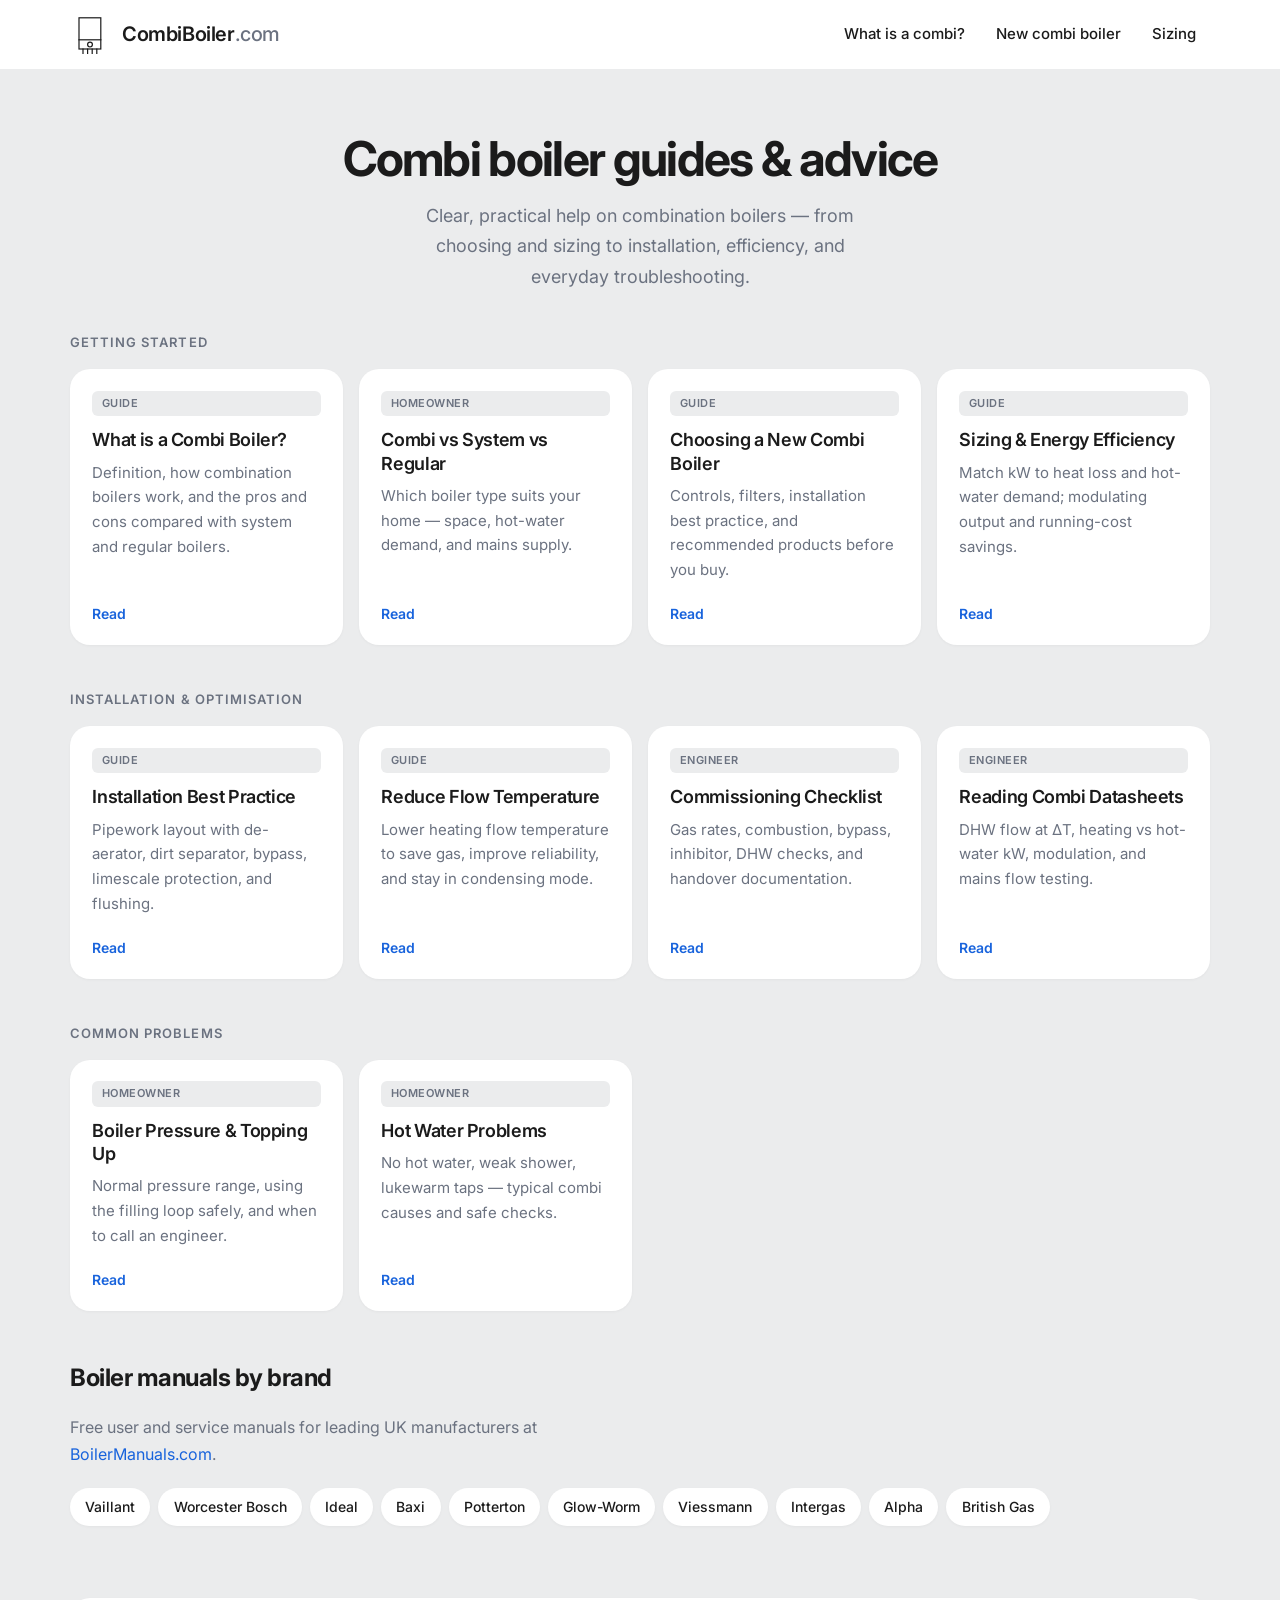
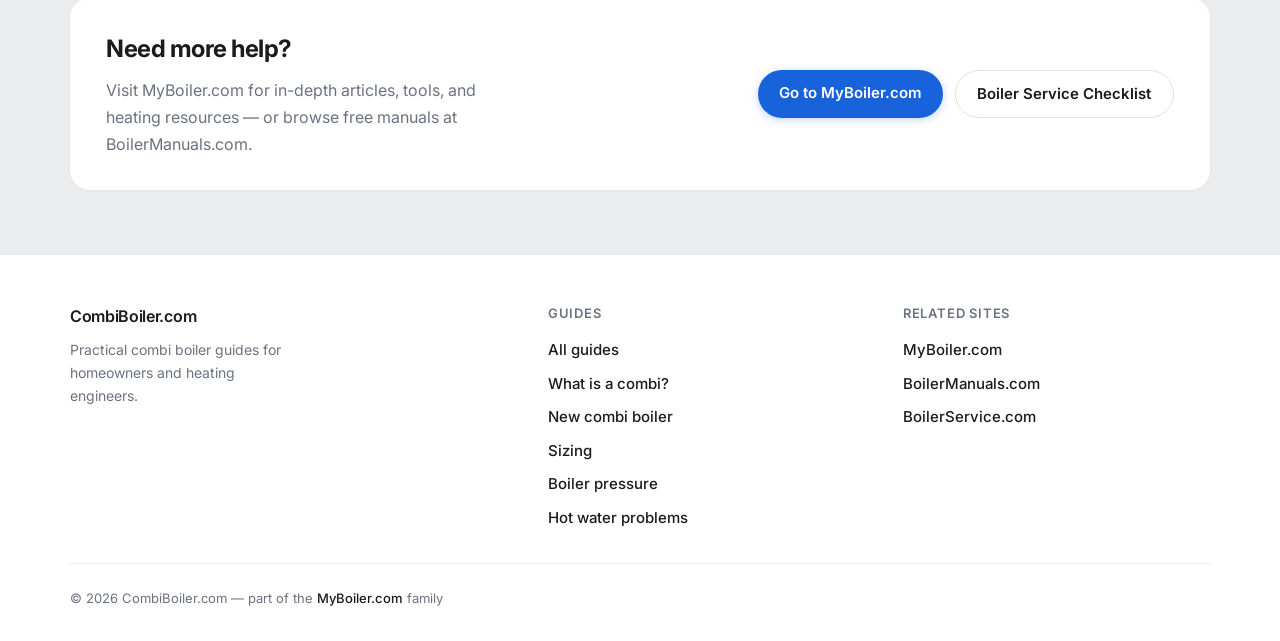
==== commit 2b177000: "new cleaner layout" ====
--- a/index.html
+++ b/index.html
@@ -5,6 +5,8 @@
   <meta name="viewport" content="width=device-width, initial-scale=1.0">
   <meta name="description" content="CombiBoiler.com — practical guides and resources for combination boilers: what they are, how to choose one, sizing, energy efficiency, and maintenance.">
   <title>CombiBoiler.com — Combi Boiler Guides &amp; Resources</title>
+  <link rel="preconnect" href="https://fonts.googleapis.com">
+  <link rel="preconnect" href="https://fonts.gstatic.com" crossorigin>
   <link rel="stylesheet" href="styles.css">
   <link rel="icon" href="favicon.png" type="image/png" sizes="32x32">
   <link rel="icon" href="favicon-48.png" type="image/png" sizes="48x48">
@@ -23,80 +25,82 @@
       </div>
     </section>
 
-    <section class="resources" aria-labelledby="resources-heading">
+    <section class="resources" aria-label="Guides">
       <div class="container">
-        <h2 id="resources-heading">Guides</h2>
-
         <div class="guide-group">
-          <h3 class="guide-group-title">Getting started</h3>
+          <h2 class="guide-group-title">Getting started</h2>
           <div class="card-grid">
-            <a class="card card-featured" href="what-is-a-combi-boiler.html">
-              <img src="img/combiboiler.jpg" alt="" class="card-icon" width="64" height="64">
+            <a class="card" href="what-is-a-combi-boiler.html">
+              <span class="card-meta">Guide</span>
               <h3>What is a Combi Boiler?</h3>
               <p>Definition, how combination boilers work, and the pros and cons compared with system and regular boilers.</p>
-              <span class="card-link">Read guide &rarr;</span>
+              <span class="card-link">Read</span>
             </a>
             <a class="card" href="combi-vs-system-vs-regular-boiler.html">
               <span class="card-meta">Homeowner</span>
               <h3>Combi vs System vs Regular</h3>
               <p>Which boiler type suits your home — space, hot-water demand, and mains supply.</p>
-              <span class="card-link">Read guide &rarr;</span>
+              <span class="card-link">Read</span>
             </a>
             <a class="card" href="choosing-a-combi-boiler.html">
+              <span class="card-meta">Guide</span>
               <h3>Choosing a New Combi Boiler</h3>
               <p>Controls, filters, installation best practice, and recommended products before you buy.</p>
-              <span class="card-link">Read guide &rarr;</span>
+              <span class="card-link">Read</span>
             </a>
             <a class="card" href="sizing-and-efficiency.html">
+              <span class="card-meta">Guide</span>
               <h3>Sizing &amp; Energy Efficiency</h3>
               <p>Match kW to heat loss and hot-water demand; modulating output and running-cost savings.</p>
-              <span class="card-link">Read guide &rarr;</span>
+              <span class="card-link">Read</span>
             </a>
           </div>
         </div>
 
         <div class="guide-group">
-          <h3 class="guide-group-title">Installation &amp; optimisation</h3>
+          <h2 class="guide-group-title">Installation &amp; optimisation</h2>
           <div class="card-grid">
             <a class="card" href="combi-boiler-installation-best-practice.html">
+              <span class="card-meta">Guide</span>
               <h3>Installation Best Practice</h3>
               <p>Pipework layout with de-aerator, dirt separator, bypass, limescale protection, and flushing.</p>
-              <span class="card-link">Read guide &rarr;</span>
+              <span class="card-link">Read</span>
             </a>
             <a class="card" href="reduce-combi-flow-temperature.html">
+              <span class="card-meta">Guide</span>
               <h3>Reduce Flow Temperature</h3>
               <p>Lower heating flow temperature to save gas, improve reliability, and stay in condensing mode.</p>
-              <span class="card-link">Read guide &rarr;</span>
+              <span class="card-link">Read</span>
             </a>
             <a class="card" href="combi-boiler-commissioning-checklist.html">
               <span class="card-meta">Engineer</span>
               <h3>Commissioning Checklist</h3>
               <p>Gas rates, combustion, bypass, inhibitor, DHW checks, and handover documentation.</p>
-              <span class="card-link">Read guide &rarr;</span>
+              <span class="card-link">Read</span>
             </a>
             <a class="card" href="reading-combi-datasheets.html">
               <span class="card-meta">Engineer</span>
               <h3>Reading Combi Datasheets</h3>
               <p>DHW flow at ΔT, heating vs hot-water kW, modulation, and mains flow testing.</p>
-              <span class="card-link">Read guide &rarr;</span>
+              <span class="card-link">Read</span>
             </a>
           </div>
         </div>
 
         <div class="guide-group">
-          <h3 class="guide-group-title">Common problems</h3>
+          <h2 class="guide-group-title">Common problems</h2>
           <div class="card-grid">
             <a class="card" href="combi-boiler-pressure.html">
               <span class="card-meta">Homeowner</span>
               <h3>Boiler Pressure &amp; Topping Up</h3>
               <p>Normal pressure range, using the filling loop safely, and when to call an engineer.</p>
-              <span class="card-link">Read guide &rarr;</span>
+              <span class="card-link">Read</span>
             </a>
             <a class="card" href="combi-hot-water-problems.html">
               <span class="card-meta">Homeowner</span>
               <h3>Hot Water Problems</h3>
               <p>No hot water, weak shower, lukewarm taps — typical combi causes and safe checks.</p>
-              <span class="card-link">Read guide &rarr;</span>
+              <span class="card-link">Read</span>
             </a>
           </div>
         </div>
--- a/styles.css
+++ b/styles.css
@@ -7,26 +7,26 @@
 }
 
 :root {
-  --bg: #f0f1f3;
+  --bg: #ebeced;
   --surface: #ffffff;
   --text: #1b1b1b;
-  --text-muted: #5c6370;
-  --border: #e4e6ea;
-  --border-subtle: #eceef2;
+  --text-muted: #6b7280;
+  --border: #dfe2e6;
+  --border-subtle: #e8eaed;
   --link: #1863dc;
   --link-hover: #0f4eb5;
   --accent: #1863dc;
   --accent-dark: #0f4eb5;
   --footer-bg: #ffffff;
-  --footer-text: #5c6370;
+  --footer-text: #6b7280;
   --logo-dark: #1b1b1b;
-  --logo-muted: #5c6370;
-  --shadow-sm: 0 1px 2px rgba(27, 27, 27, 0.05);
-  --shadow-md: 0 4px 20px rgba(27, 27, 27, 0.07);
-  --shadow-lg: 0 12px 40px rgba(27, 27, 27, 0.08);
+  --logo-muted: #6b7280;
+  --shadow-sm: 0 1px 3px rgba(27, 27, 27, 0.04);
+  --shadow-md: 0 8px 24px rgba(27, 27, 27, 0.06);
+  --shadow-lg: 0 16px 48px rgba(27, 27, 27, 0.08);
   --radius: 12px;
-  --radius-lg: 16px;
-  --max-width: 1120px;
+  --radius-lg: 20px;
+  --max-width: 1140px;
   --font: "Inter", system-ui, -apple-system, "Segoe UI", Roboto, Arial, sans-serif;
 }
 
@@ -62,7 +62,6 @@
 
 .site-header {
   background: var(--surface);
-  box-shadow: var(--shadow-sm);
   position: sticky;
   top: 0;
   z-index: 1000;
@@ -74,7 +73,7 @@
   gap: 1rem;
   width: min(100% - 2.5rem, var(--max-width));
   margin-inline: auto;
-  padding: 1rem 0;
+  padding: 0.9rem 0;
   position: relative;
 }
 
@@ -273,57 +272,42 @@
 }
 
 .hero {
-  padding: 3.5rem 0 2rem;
+  padding: 4rem 0 2.5rem;
   text-align: center;
 }
 
 .hero .container {
-  max-width: 44rem;
+  max-width: 40rem;
 }
 
 .hero h1 {
   margin: 0 auto 1rem;
-  font-size: clamp(2rem, 5vw, 2.75rem);
+  font-size: clamp(2.125rem, 5vw, 3rem);
   font-weight: 700;
-  line-height: 1.12;
-  letter-spacing: -0.03em;
-  color: var(--text);
-  max-width: 18ch;
+  line-height: 1.08;
+  letter-spacing: -0.035em;
+  color: var(--text);
 }
 
 .lead {
   margin: 0 auto;
-  font-size: 1.0625rem;
-  color: var(--text-muted);
-  max-width: 46ch;
+  font-size: 1.125rem;
+  color: var(--text-muted);
+  max-width: 40ch;
   line-height: 1.7;
 }
 
 section {
-  padding-block: 2.5rem;
-}
-
-h2 {
-  margin: 0 0 1.25rem;
-  font-size: clamp(1.375rem, 2.5vw, 1.625rem);
-  font-weight: 700;
-  letter-spacing: -0.02em;
-  color: var(--text);
-}
-
-.section-intro {
-  margin: -0.5rem 0 1.5rem;
-  color: var(--text-muted);
-  line-height: 1.7;
-  max-width: 52ch;
+  padding-block: 2rem;
 }
 
 .resources {
   padding-top: 0;
+  padding-bottom: 3rem;
 }
 
 .guide-group + .guide-group {
-  margin-top: 2.5rem;
+  margin-top: 2.75rem;
 }
 
 .guide-group-title {
@@ -331,55 +315,54 @@
   font-size: 0.8125rem;
   font-weight: 600;
   color: var(--text-muted);
-  letter-spacing: 0.06em;
+  letter-spacing: 0.08em;
   text-transform: uppercase;
 }
 
 .card-grid {
   display: grid;
-  grid-template-columns: repeat(auto-fill, minmax(260px, 1fr));
+  grid-template-columns: repeat(auto-fill, minmax(270px, 1fr));
   gap: 1rem;
 }
 
 .card-meta {
   display: inline-block;
-  margin-bottom: 0.65rem;
-  padding: 0.2rem 0.55rem;
+  margin-bottom: 0.75rem;
+  padding: 0.25rem 0.6rem;
   font-size: 0.6875rem;
   font-weight: 600;
-  letter-spacing: 0.05em;
+  letter-spacing: 0.04em;
   text-transform: uppercase;
-  color: var(--accent);
-  background: rgba(24, 99, 220, 0.08);
-  border-radius: 999px;
+  color: var(--text-muted);
+  background: var(--bg);
+  border-radius: 6px;
 }
 
 .card {
   display: flex;
   flex-direction: column;
-  padding: 1.5rem;
+  padding: 1.35rem 1.4rem 1.25rem;
   background: var(--surface);
-  border: 1px solid var(--border-subtle);
+  border: none;
   border-radius: var(--radius-lg);
   text-decoration: none;
   color: inherit;
   box-shadow: var(--shadow-sm);
-  transition: box-shadow 0.2s ease, transform 0.2s ease, border-color 0.2s ease;
+  transition: box-shadow 0.2s ease, transform 0.2s ease;
 }
 
 .card:hover {
-  border-color: var(--border);
   box-shadow: var(--shadow-md);
-  transform: translateY(-2px);
+  transform: translateY(-3px);
   text-decoration: none;
 }
 
 .card h3 {
-  margin: 0 0 0.5rem;
-  font-size: 1.0625rem;
-  font-weight: 600;
-  letter-spacing: -0.01em;
-  line-height: 1.35;
+  margin: 0 0 0.55rem;
+  font-size: 1.125rem;
+  font-weight: 600;
+  letter-spacing: -0.02em;
+  line-height: 1.3;
   color: var(--text);
 }
 
@@ -392,7 +375,7 @@
 }
 
 .card-link {
-  margin-top: 1.15rem;
+  margin-top: 1.25rem;
   font-weight: 600;
   font-size: 0.875rem;
   color: var(--link);
@@ -402,21 +385,24 @@
   text-decoration: underline;
 }
 
-.card-featured {
-  border-color: rgba(24, 99, 220, 0.18);
-  box-shadow: var(--shadow-md);
-}
-
-.card-icon {
-  width: 56px;
-  height: 56px;
-  border-radius: 12px;
-  object-fit: cover;
-  margin-bottom: 1rem;
-}
-
 .brands {
   padding-top: 0;
+  padding-bottom: 2.5rem;
+}
+
+h2 {
+  margin: 0 0 1rem;
+  font-size: clamp(1.375rem, 2.5vw, 1.5rem);
+  font-weight: 700;
+  letter-spacing: -0.02em;
+  color: var(--text);
+}
+
+.section-intro {
+  margin: 0 0 1.25rem;
+  color: var(--text-muted);
+  line-height: 1.7;
+  max-width: 52ch;
 }
 
 .brand-grid {
@@ -426,28 +412,26 @@
 }
 
 .brand-grid a {
-  padding: 0.55rem 1rem;
+  padding: 0.5rem 0.95rem;
   background: var(--surface);
-  border: 1px solid var(--border-subtle);
+  border: none;
   border-radius: 999px;
   text-decoration: none;
   font-size: 0.875rem;
   font-weight: 500;
   color: var(--text);
   box-shadow: var(--shadow-sm);
-  transition: background 0.15s ease, border-color 0.15s ease, box-shadow 0.15s ease;
+  transition: box-shadow 0.15s ease, color 0.15s ease;
 }
 
 .brand-grid a:hover {
-  background: var(--surface);
-  border-color: var(--border);
   box-shadow: var(--shadow-md);
   color: var(--link);
   text-decoration: none;
 }
 
 .cta {
-  padding-bottom: 3.5rem;
+  padding-bottom: 4rem;
 }
 
 .cta-panel {
@@ -458,7 +442,7 @@
   gap: 1.5rem;
   padding: 2rem 2.25rem;
   background: var(--surface);
-  border: 1px solid var(--border-subtle);
+  border: none;
   border-radius: var(--radius-lg);
   box-shadow: var(--shadow-sm);
 }
@@ -516,32 +500,73 @@
 }
 
 .page-hero {
-  padding: 2.75rem 0 1.25rem;
+  padding: 2rem 0 1.5rem;
   background: var(--surface);
 }
 
 .page-hero h1 {
-  margin: 0.85rem 0 0;
-  font-size: clamp(1.75rem, 4vw, 2.25rem);
+  margin: 0.5rem 0 0;
+  font-size: clamp(1.875rem, 4vw, 2.5rem);
   font-weight: 700;
-  letter-spacing: -0.03em;
-  line-height: 1.15;
-  color: var(--text);
-  max-width: 22ch;
-}
-
-.back-link {
+  letter-spacing: -0.035em;
+  line-height: 1.12;
+  color: var(--text);
+  max-width: 28ch;
+}
+
+.breadcrumbs {
+  margin: 0;
   font-size: 0.875rem;
+}
+
+.breadcrumbs ol {
+  display: flex;
+  flex-wrap: wrap;
+  align-items: center;
+  gap: 0.35rem;
+  margin: 0;
+  padding: 0;
+  list-style: none;
+  color: var(--text-muted);
+}
+
+.breadcrumbs li + li::before {
+  content: "/";
+  margin-right: 0.35rem;
+  color: #b0b5bd;
+}
+
+.breadcrumbs a {
+  color: var(--text-muted);
   font-weight: 500;
-  color: var(--text-muted);
-}
-
-.back-link:hover {
+  text-decoration: none;
+}
+
+.breadcrumbs a:hover {
   color: var(--link);
+  text-decoration: none;
+}
+
+.breadcrumbs [aria-current="page"] {
+  color: var(--text);
+  font-weight: 500;
+}
+
+.article-tag {
+  display: inline-block;
+  margin: 1rem 0 0;
+  padding: 0.25rem 0.6rem;
+  font-size: 0.6875rem;
+  font-weight: 600;
+  letter-spacing: 0.04em;
+  text-transform: uppercase;
+  color: var(--text-muted);
+  background: var(--bg);
+  border-radius: 6px;
 }
 
 .page-content {
-  padding-top: 0;
+  padding-top: 0.5rem;
   padding-bottom: 4rem;
   background: var(--surface);
 }
@@ -637,8 +662,7 @@
   margin-top: 2.5rem;
   padding: 1.15rem 1.25rem;
   border-radius: var(--radius);
-  border: 1px solid var(--border-subtle);
-  background: var(--surface);
+  background: var(--bg);
   font-size: 0.9rem;
   color: var(--text-muted);
   line-height: 1.65;
@@ -646,7 +670,7 @@
 
 .site-footer {
   margin-top: 0;
-  padding: 2.5rem 0 3rem;
+  padding: 3rem 0 2rem;
   background: var(--footer-bg);
   border-top: 1px solid var(--border-subtle);
   font-size: 0.875rem;
@@ -654,43 +678,73 @@
   line-height: 1.65;
 }
 
-.footer-inner {
-  display: flex;
-  flex-wrap: wrap;
-  align-items: flex-start;
-  justify-content: space-between;
-  gap: 1.5rem 2rem;
-}
-
-.footer-inner p {
-  margin: 0;
-  max-width: 28ch;
-}
-
-.site-footer a {
-  color: var(--text);
+.footer-grid {
+  display: grid;
+  grid-template-columns: 1.4fr 1fr 1fr;
+  gap: 2rem 3rem;
+  padding-bottom: 2rem;
+}
+
+.footer-logo {
+  margin: 0 0 0.5rem;
+  font-size: 1rem;
+  font-weight: 600;
+  letter-spacing: -0.02em;
+  color: var(--text);
+}
+
+.footer-tagline {
+  margin: 0;
+  max-width: 26ch;
+  color: var(--text-muted);
+}
+
+.footer-heading {
+  margin: 0 0 0.85rem;
+  font-size: 0.8125rem;
+  font-weight: 600;
+  letter-spacing: 0.06em;
+  text-transform: uppercase;
+  color: var(--text-muted);
+}
+
+.footer-links {
+  display: flex;
+  flex-direction: column;
+  gap: 0.55rem;
+}
+
+.footer-links a {
+  color: var(--text);
+  text-decoration: none;
   font-weight: 500;
-}
-
-.site-footer a:hover {
+  font-size: 0.9375rem;
+}
+
+.footer-links a:hover {
   color: var(--link);
-}
-
-.site-footer nav {
-  display: flex;
-  flex-wrap: wrap;
-  gap: 0.65rem 1.25rem;
-}
-
-.site-footer nav a {
-  color: var(--text-muted);
-  text-decoration: none;
+  text-decoration: none;
+}
+
+.footer-bottom {
+  padding-top: 1.5rem;
+  border-top: 1px solid var(--border-subtle);
+}
+
+.footer-bottom p {
+  margin: 0;
+  color: var(--text-muted);
+  font-size: 0.8125rem;
+}
+
+.footer-bottom a {
+  color: var(--text);
   font-weight: 500;
-}
-
-.site-footer nav a:hover {
+  text-decoration: none;
+}
+
+.footer-bottom a:hover {
   color: var(--link);
-  text-decoration: none;
 }
 
 @media screen and (max-width: 768px) {
@@ -701,4 +755,9 @@
   .page-hero h1 {
     max-width: none;
   }
-}
+
+  .footer-grid {
+    grid-template-columns: 1fr;
+    gap: 1.75rem;
+  }
+}
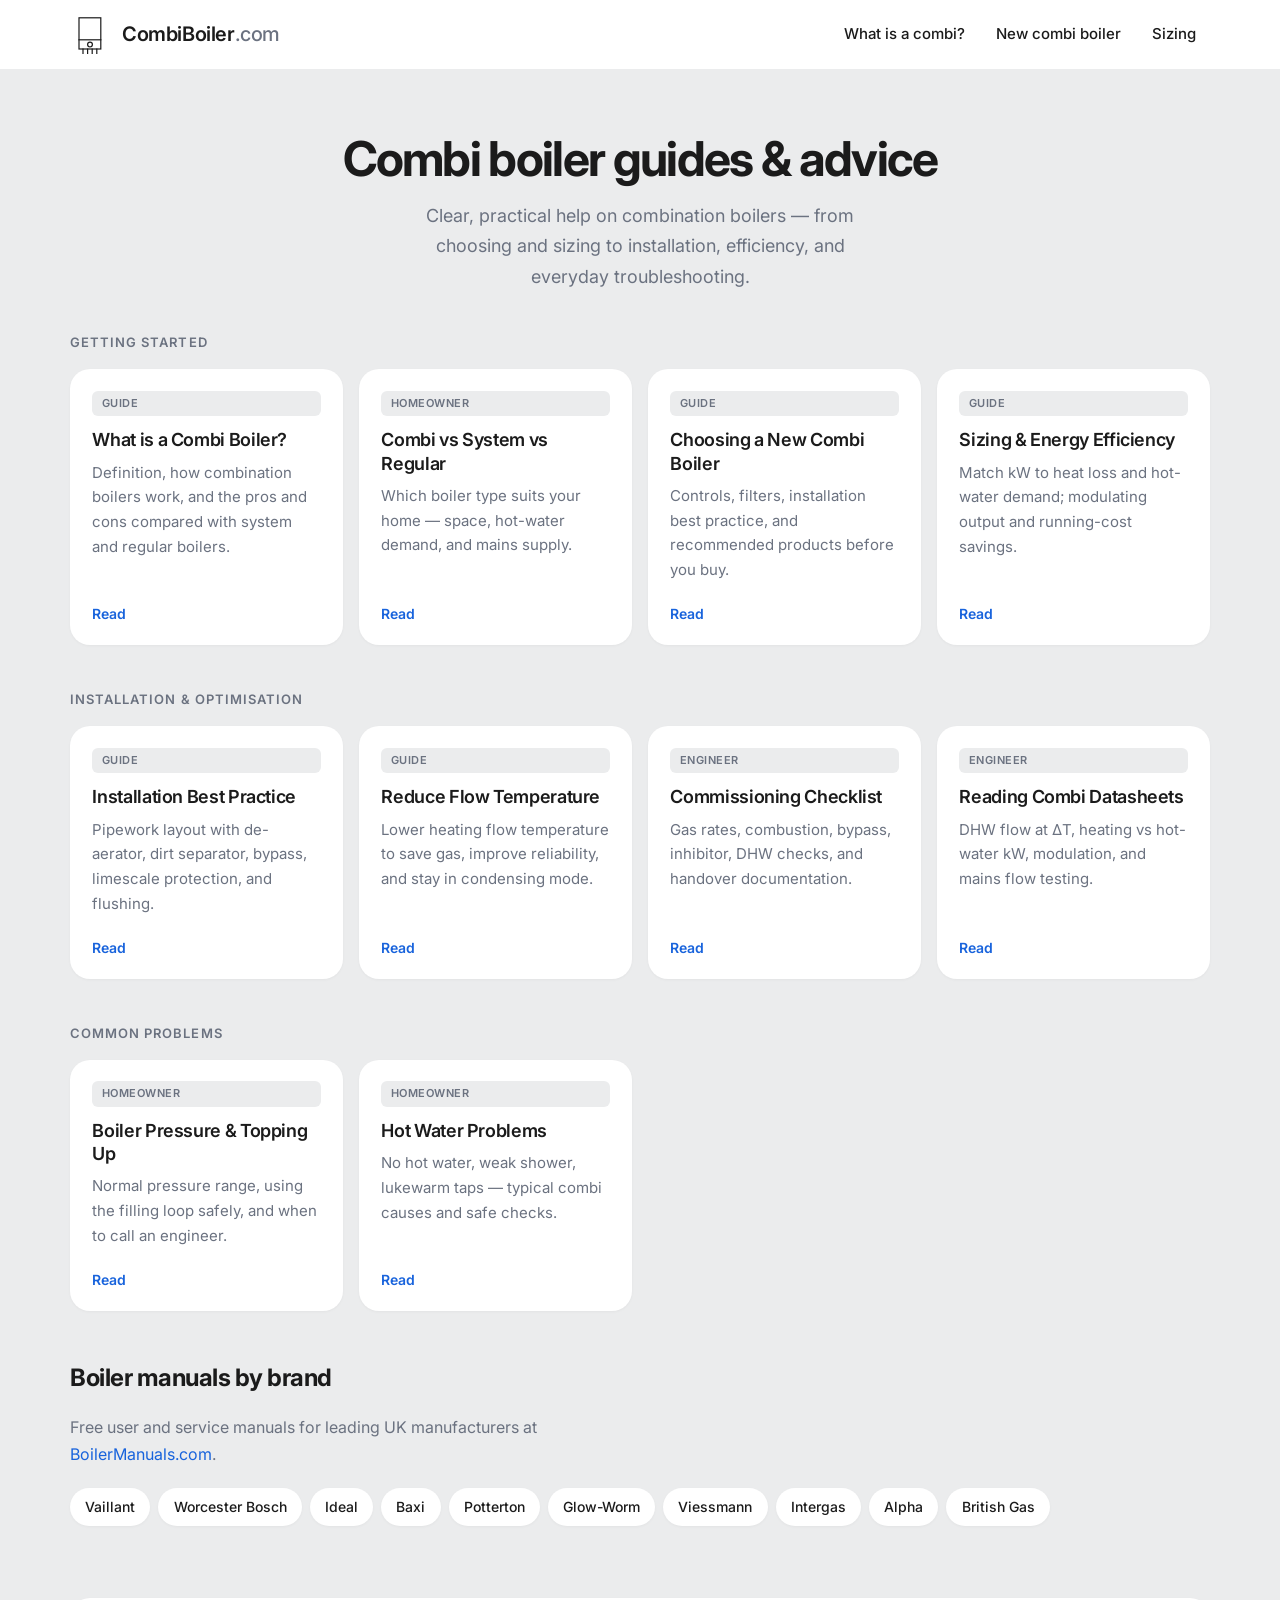
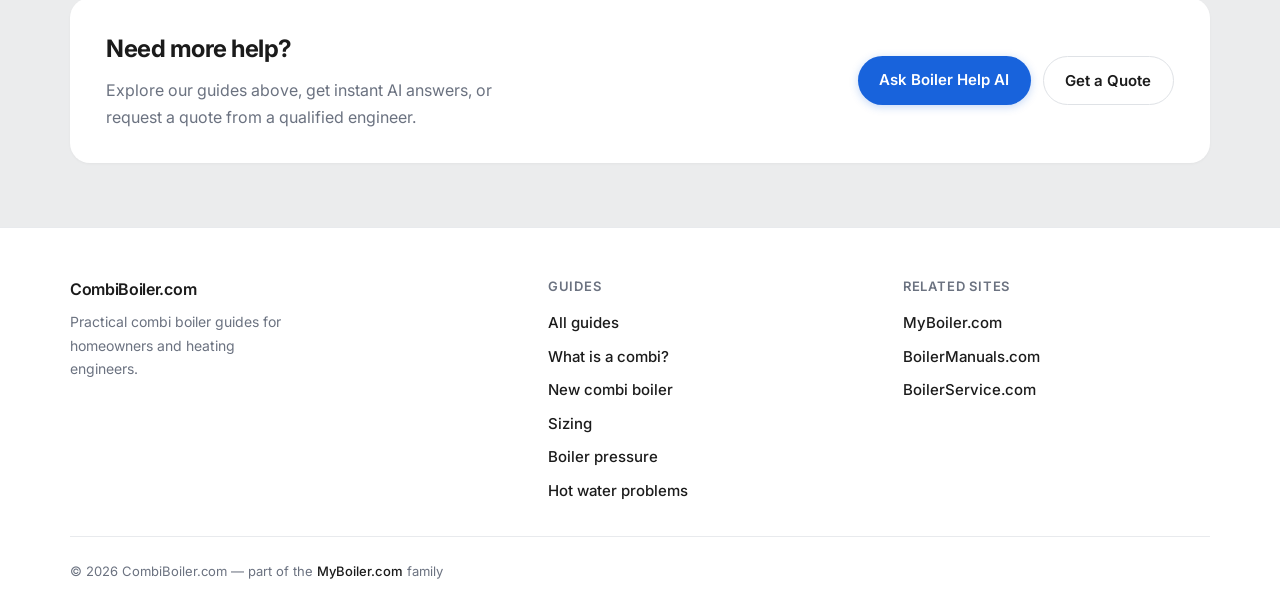
==== commit a36bbb7c: "Align CTA with MyBoiler family: AI chat and quote links" ====
--- a/index.html
+++ b/index.html
@@ -130,11 +130,11 @@
       <div class="container cta-panel">
         <div>
           <h2>Need more help?</h2>
-          <p>Visit MyBoiler.com for in-depth articles, tools, and heating resources — or browse free manuals at BoilerManuals.com.</p>
+          <p>Explore our guides above, get instant AI answers, or request a quote from a qualified engineer.</p>
         </div>
         <div class="cta-actions">
-          <a class="btn btn-primary" href="https://myboiler.com" rel="noopener">Go to MyBoiler.com</a>
-          <a class="btn btn-secondary" href="https://boilerservice.com" rel="noopener">Boiler Service Checklist</a>
+          <a class="btn btn-primary" href="https://myboiler.com/chat/" rel="noopener">Ask Boiler Help AI</a>
+          <a class="btn btn-secondary" href="https://wa.me/442081234411" rel="noopener">Get a Quote</a>
         </div>
       </div>
     </section>
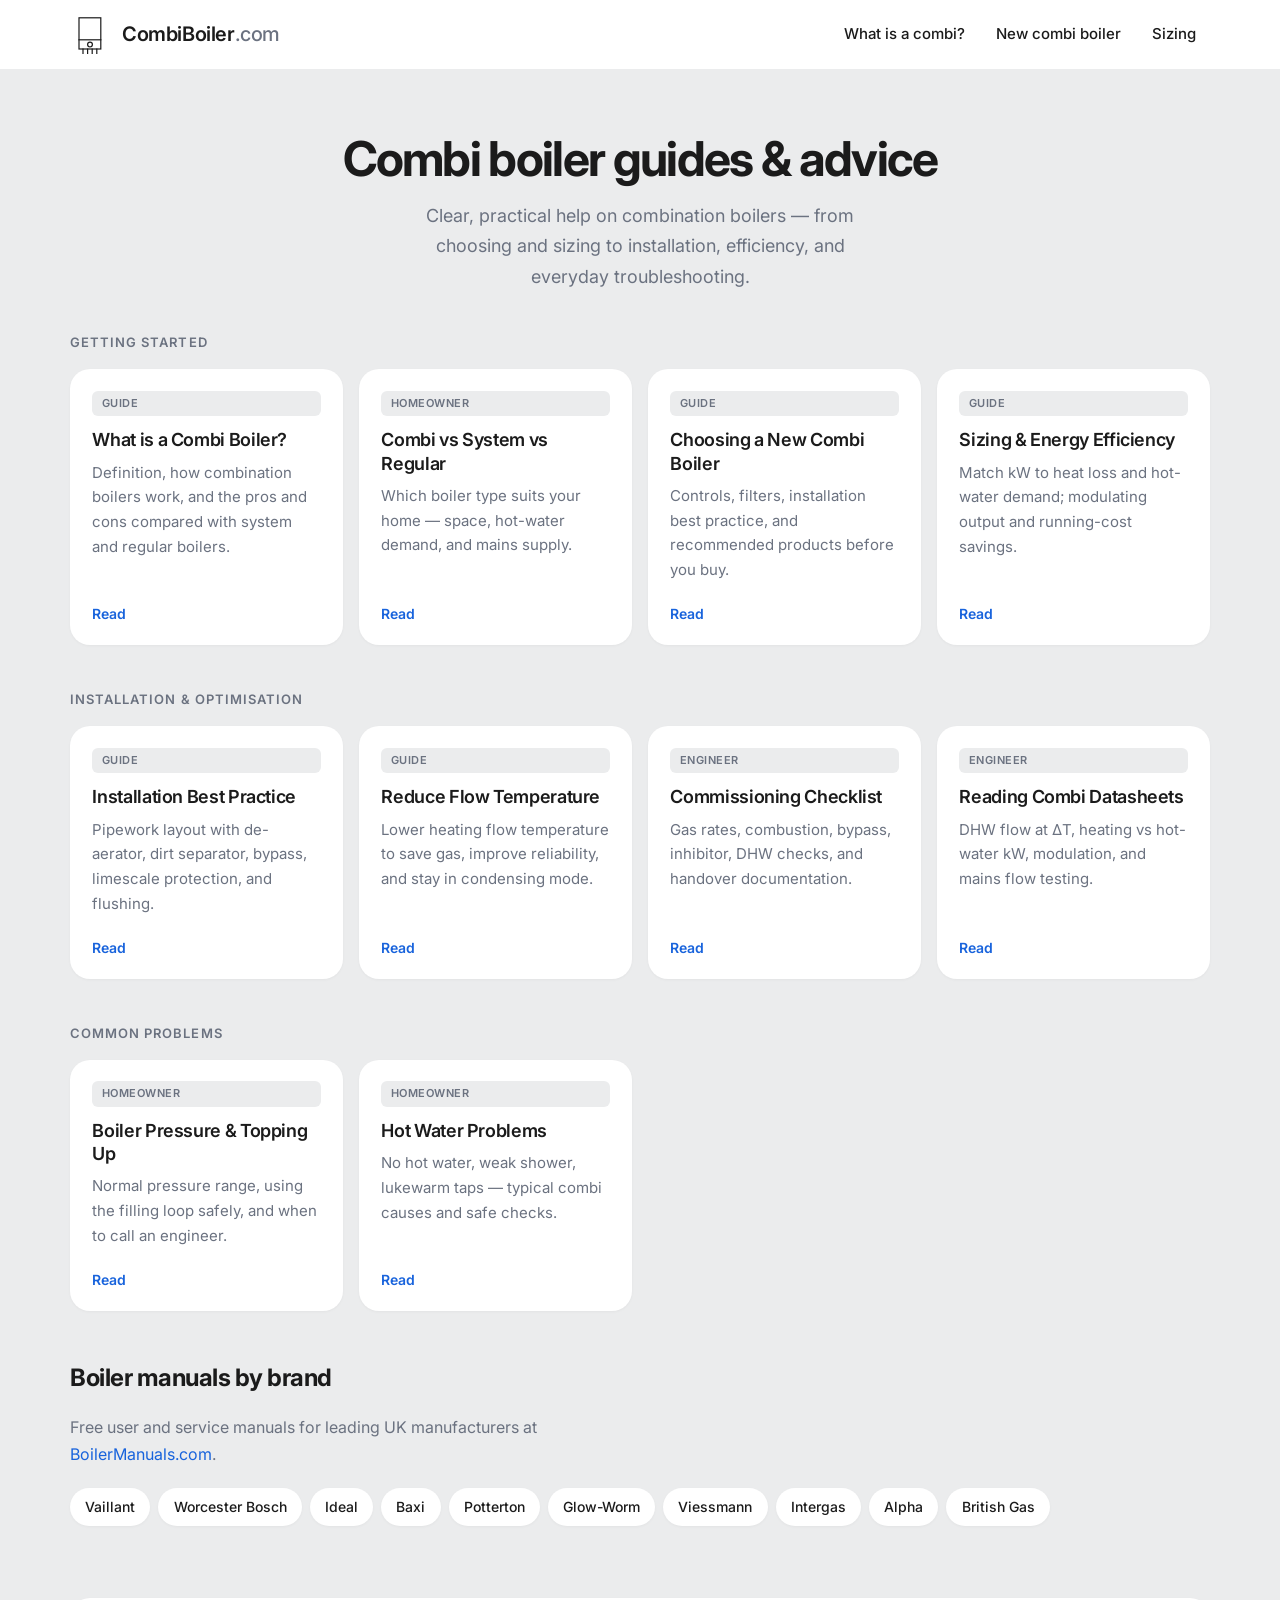
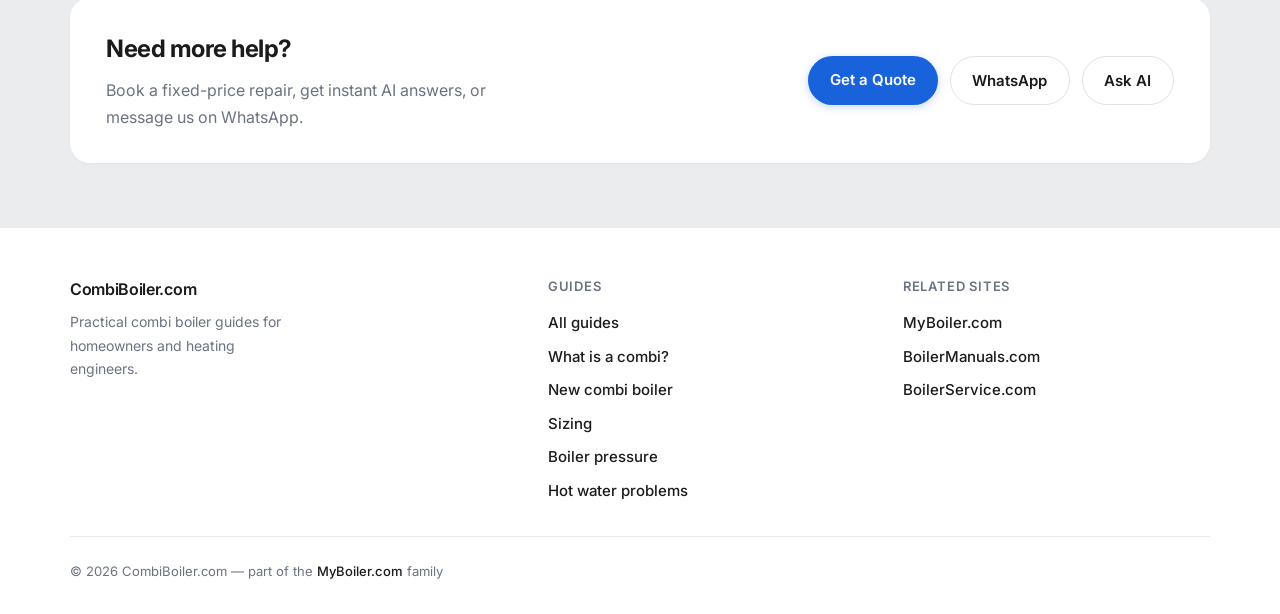
==== commit 36b9d78c: "Update CTA priority: fixed-price repairs primary, WhatsApp + AI secondary" ====
--- a/index.html
+++ b/index.html
@@ -130,11 +130,12 @@
       <div class="container cta-panel">
         <div>
           <h2>Need more help?</h2>
-          <p>Explore our guides above, get instant AI answers, or request a quote from a qualified engineer.</p>
+          <p>Book a fixed-price repair, get instant AI answers, or message us on WhatsApp.</p>
         </div>
         <div class="cta-actions">
-          <a class="btn btn-primary" href="https://myboiler.com/chat/" rel="noopener">Ask Boiler Help AI</a>
-          <a class="btn btn-secondary" href="https://wa.me/442081234411" rel="noopener">Get a Quote</a>
+          <a class="btn btn-primary" href="https://hub.myboiler.com/fixed-price-repairs/" rel="noopener">Get a Quote</a>
+          <a class="btn btn-secondary" href="https://wa.me/442081234411" rel="noopener">WhatsApp</a>
+          <a class="btn btn-secondary" href="https://myboiler.com/chat/" rel="noopener">Ask AI</a>
         </div>
       </div>
     </section>
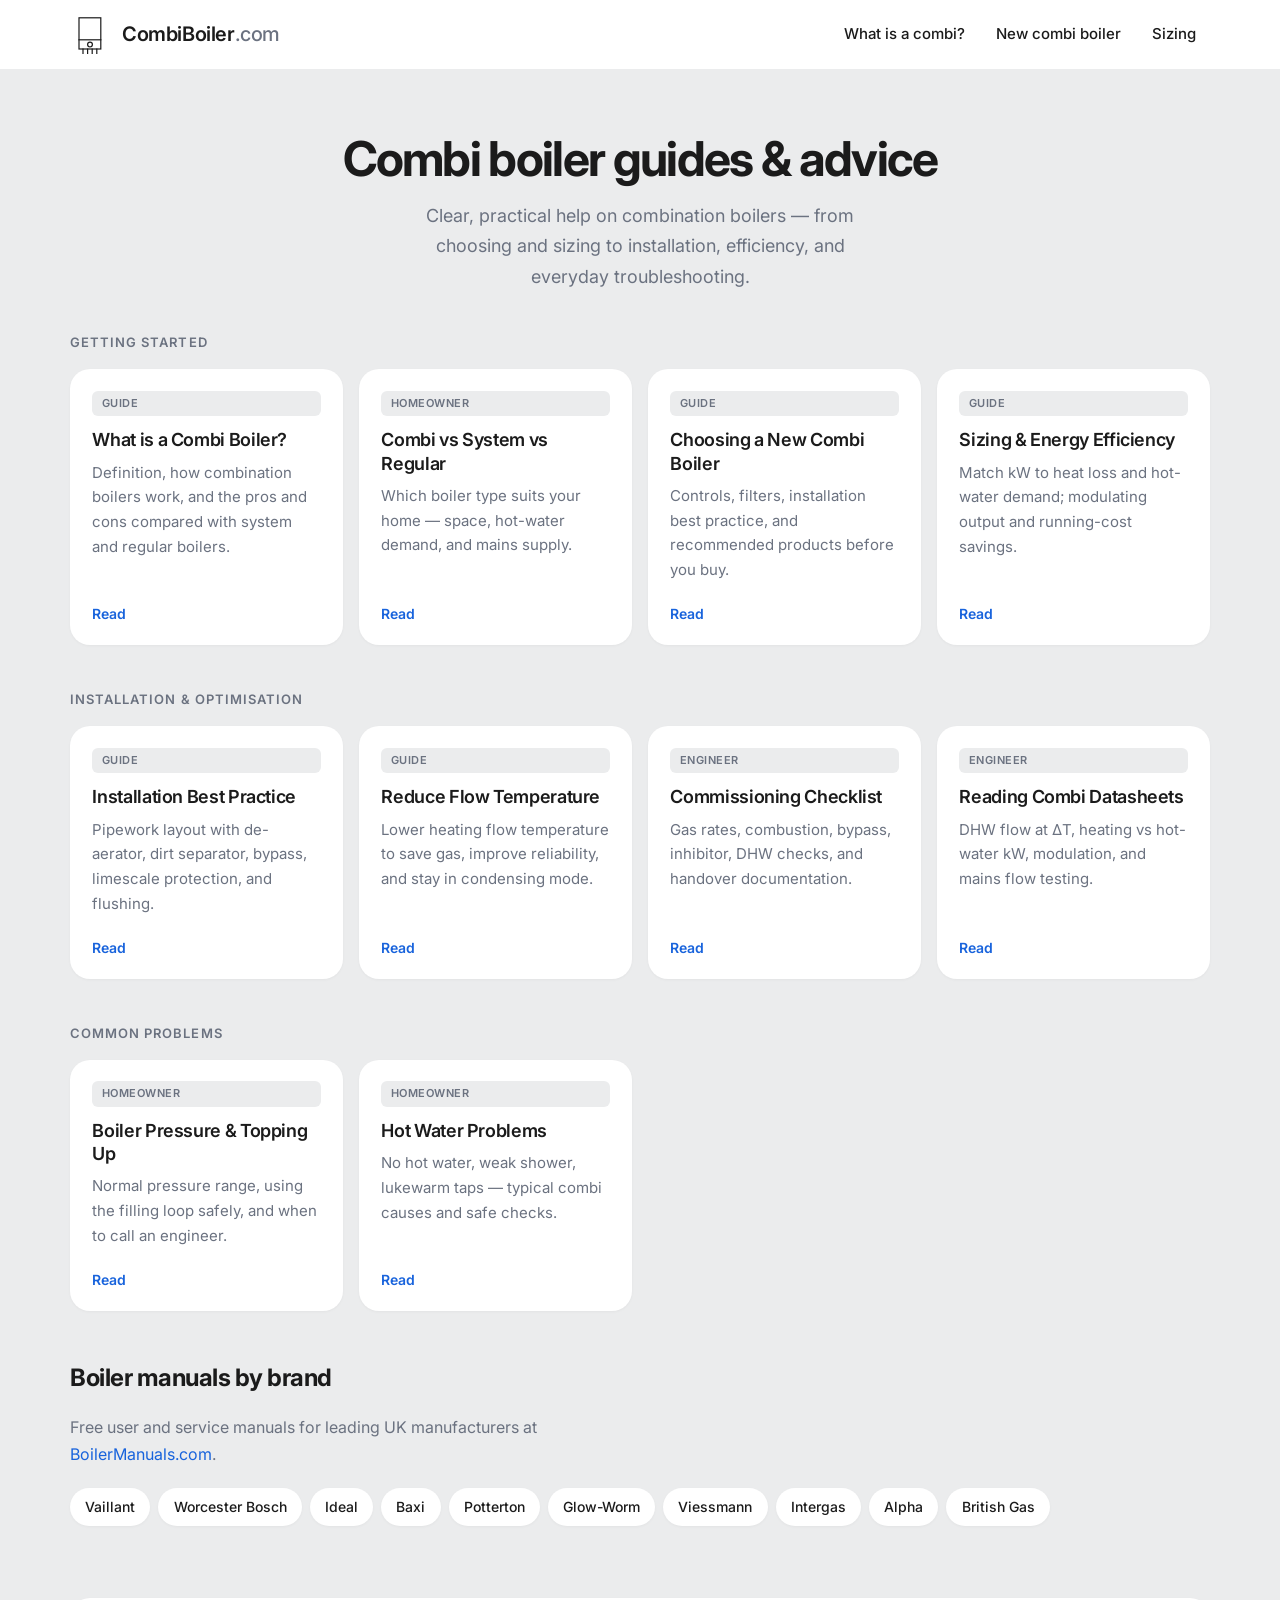
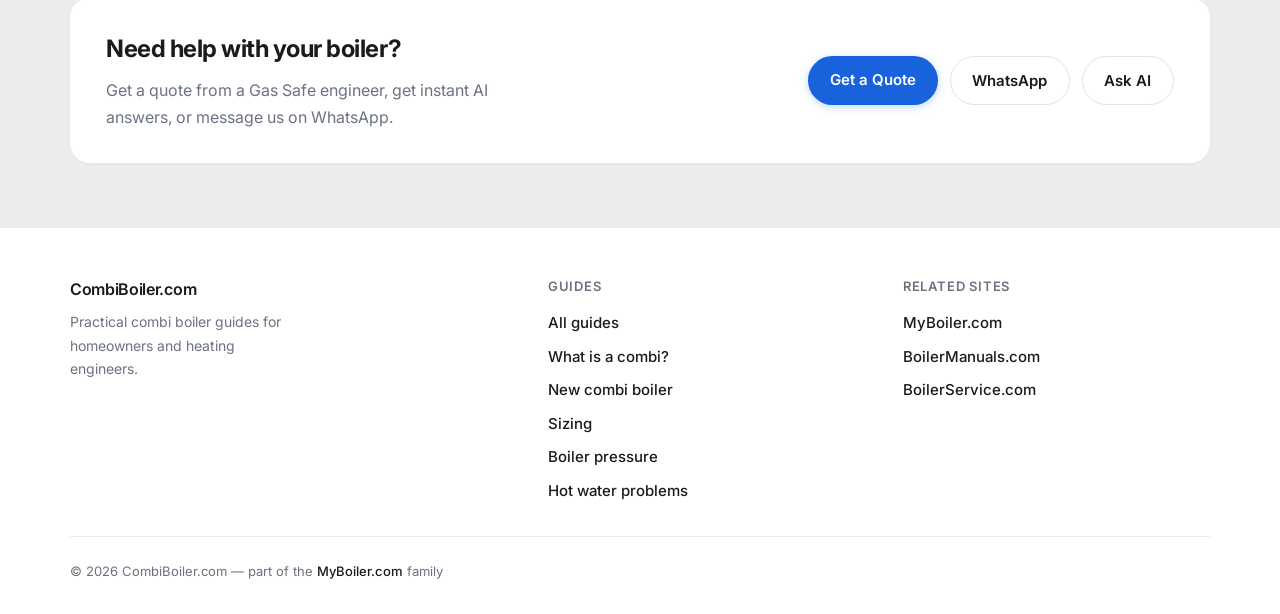
==== commit 02e2fa20: "Add Get a Quote CTA pointing to myboiler.com/quote Co-authored-by: jkanbi <jkanbi@users.noreply.gith" ====
--- a/index.html
+++ b/index.html
@@ -129,11 +129,11 @@
     <section class="cta">
       <div class="container cta-panel">
         <div>
-          <h2>Need more help?</h2>
-          <p>Book a fixed-price repair, get instant AI answers, or message us on WhatsApp.</p>
+          <h2>Need help with your boiler?</h2>
+          <p>Get a quote from a Gas Safe engineer, get instant AI answers, or message us on WhatsApp.</p>
         </div>
         <div class="cta-actions">
-          <a class="btn btn-primary" href="https://hub.myboiler.com/fixed-price-repairs/" rel="noopener">Get a Quote</a>
+          <a class="btn btn-primary" href="https://myboiler.com/quote/" rel="noopener">Get a Quote</a>
           <a class="btn btn-secondary" href="https://wa.me/442081234411" rel="noopener">WhatsApp</a>
           <a class="btn btn-secondary" href="https://myboiler.com/chat/" rel="noopener">Ask AI</a>
         </div>
